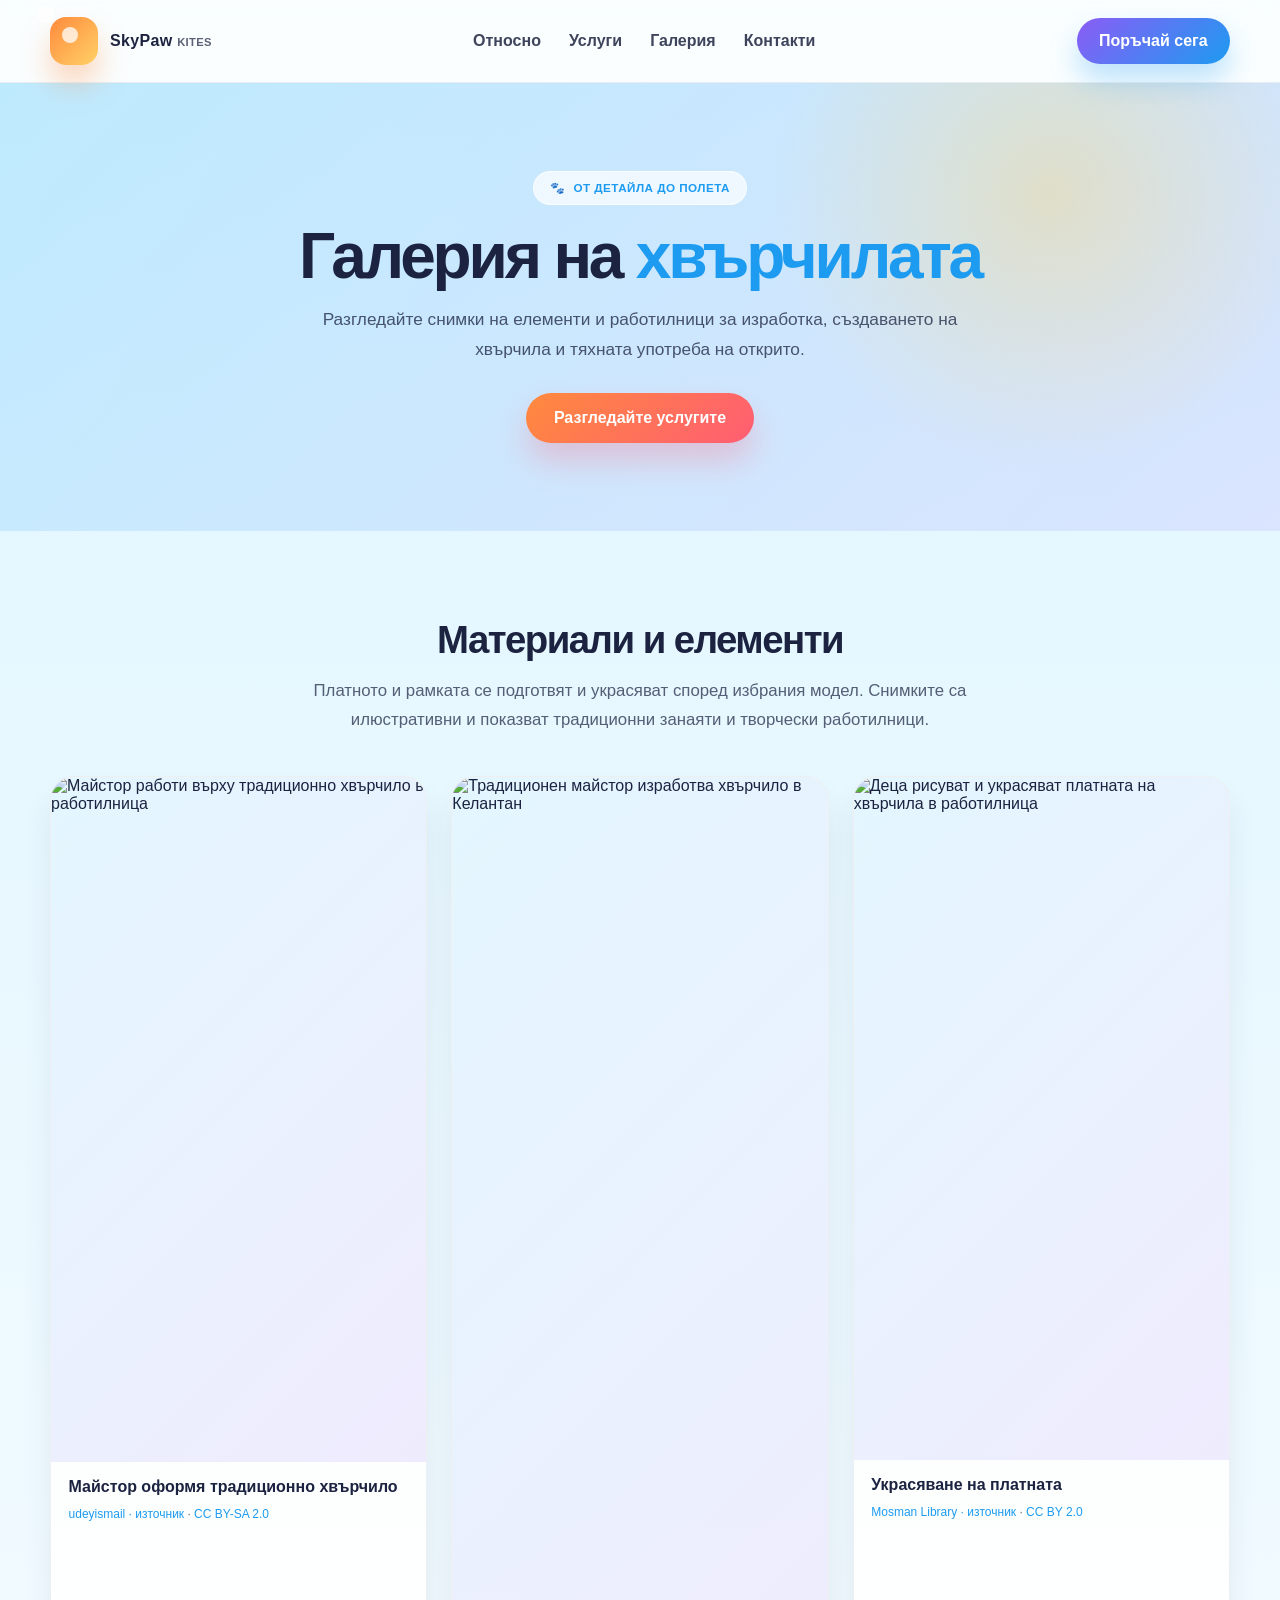
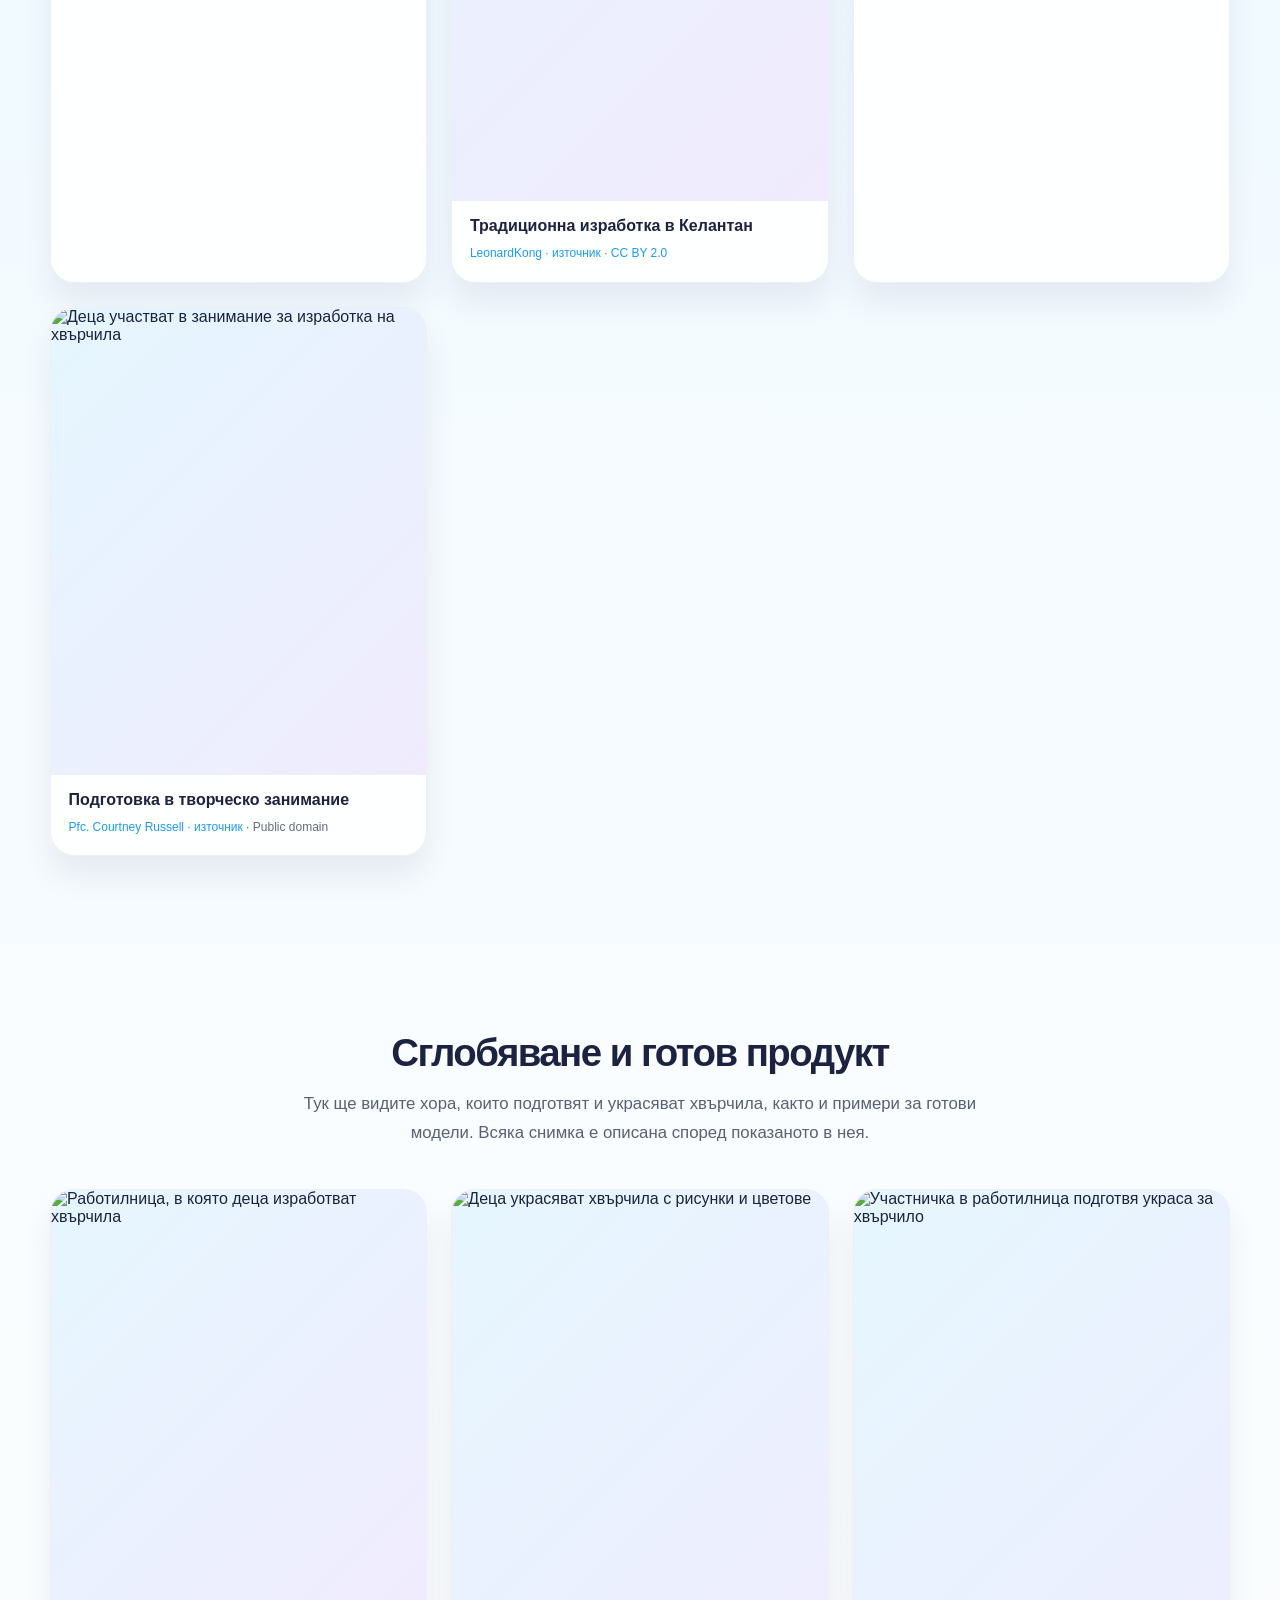
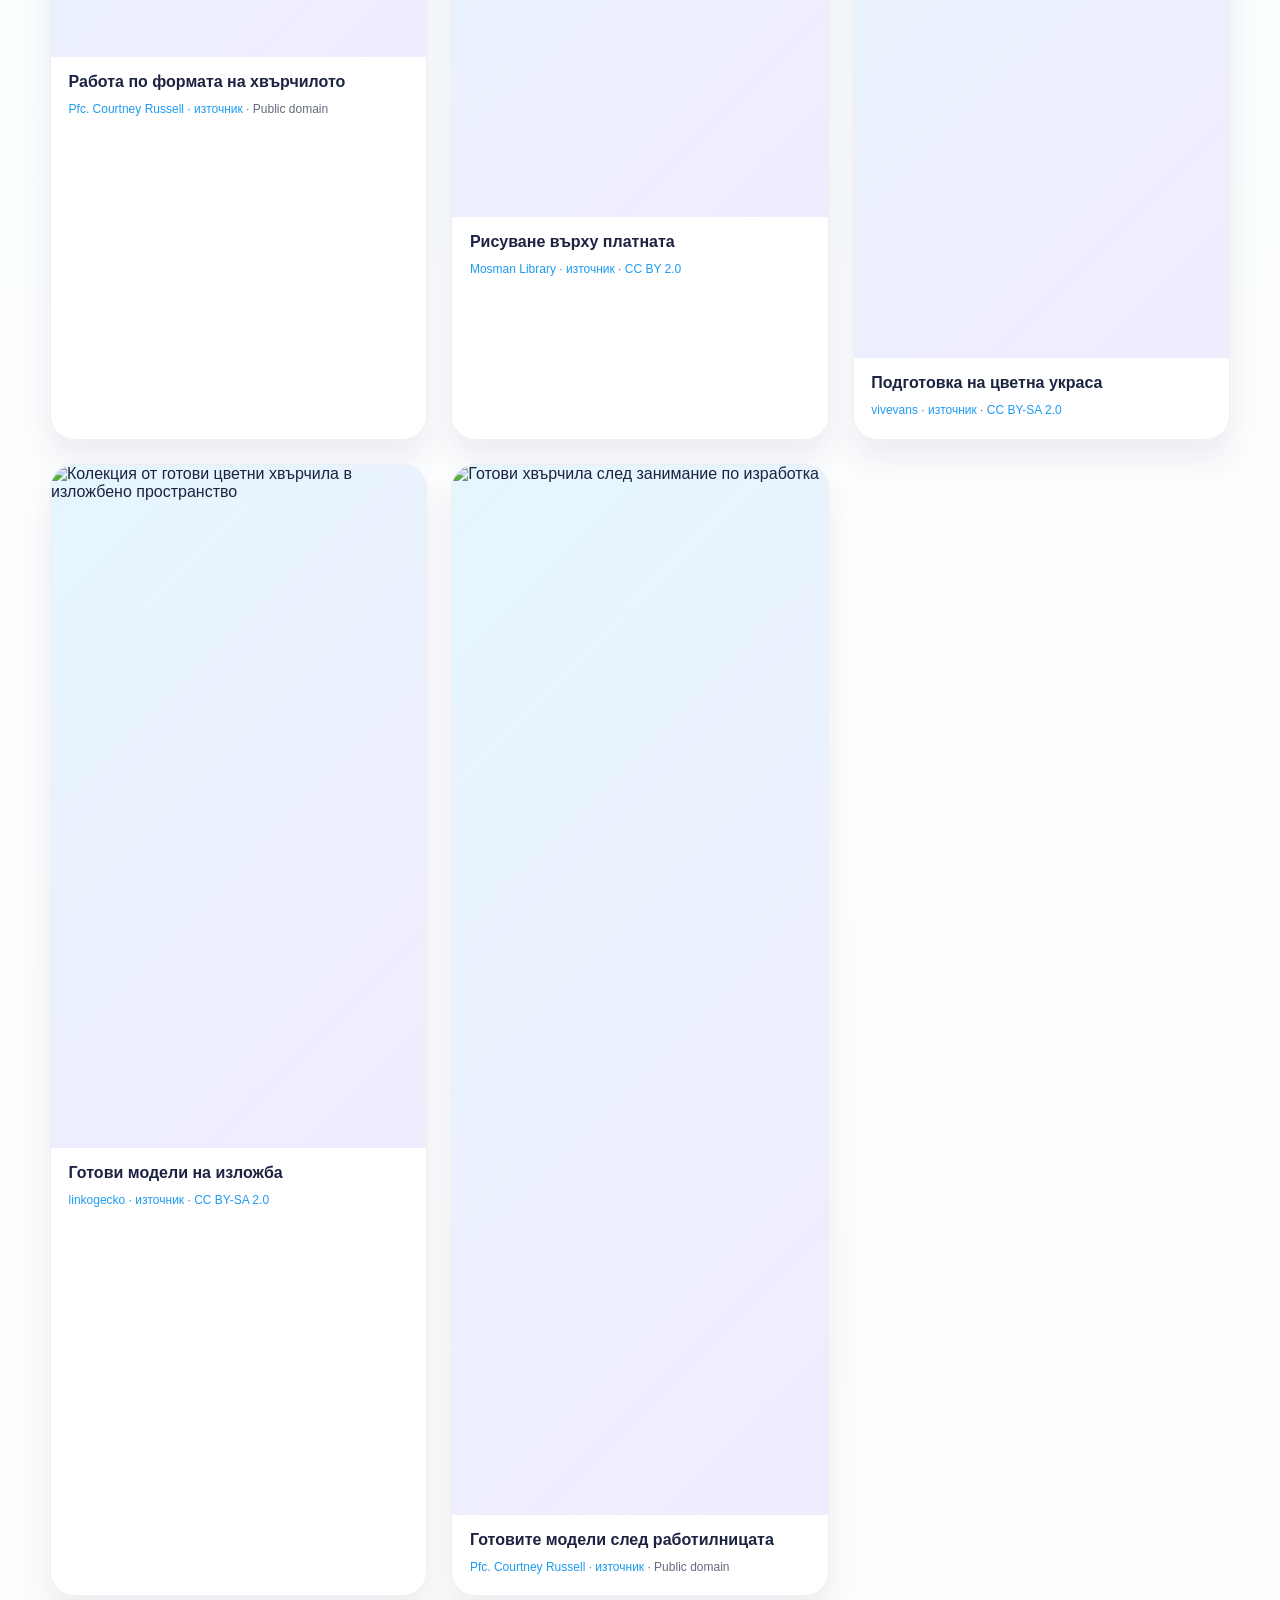
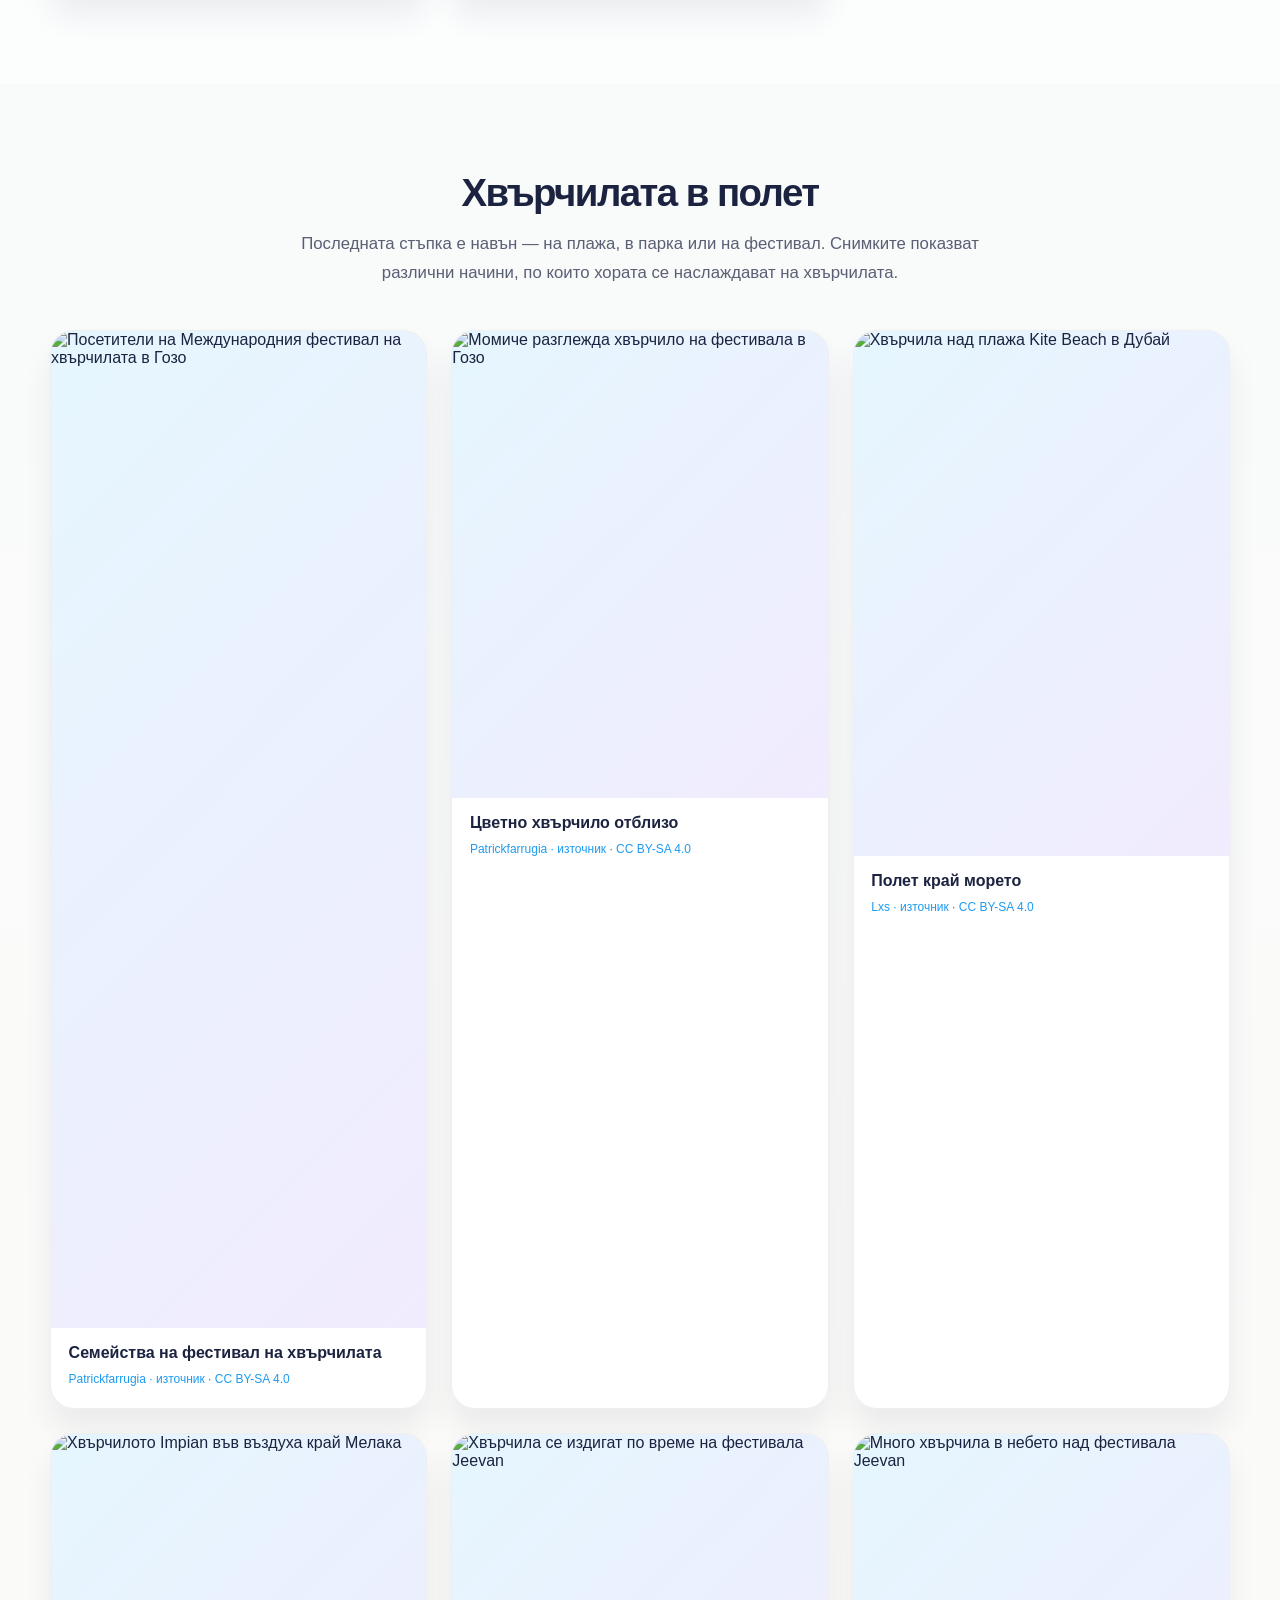
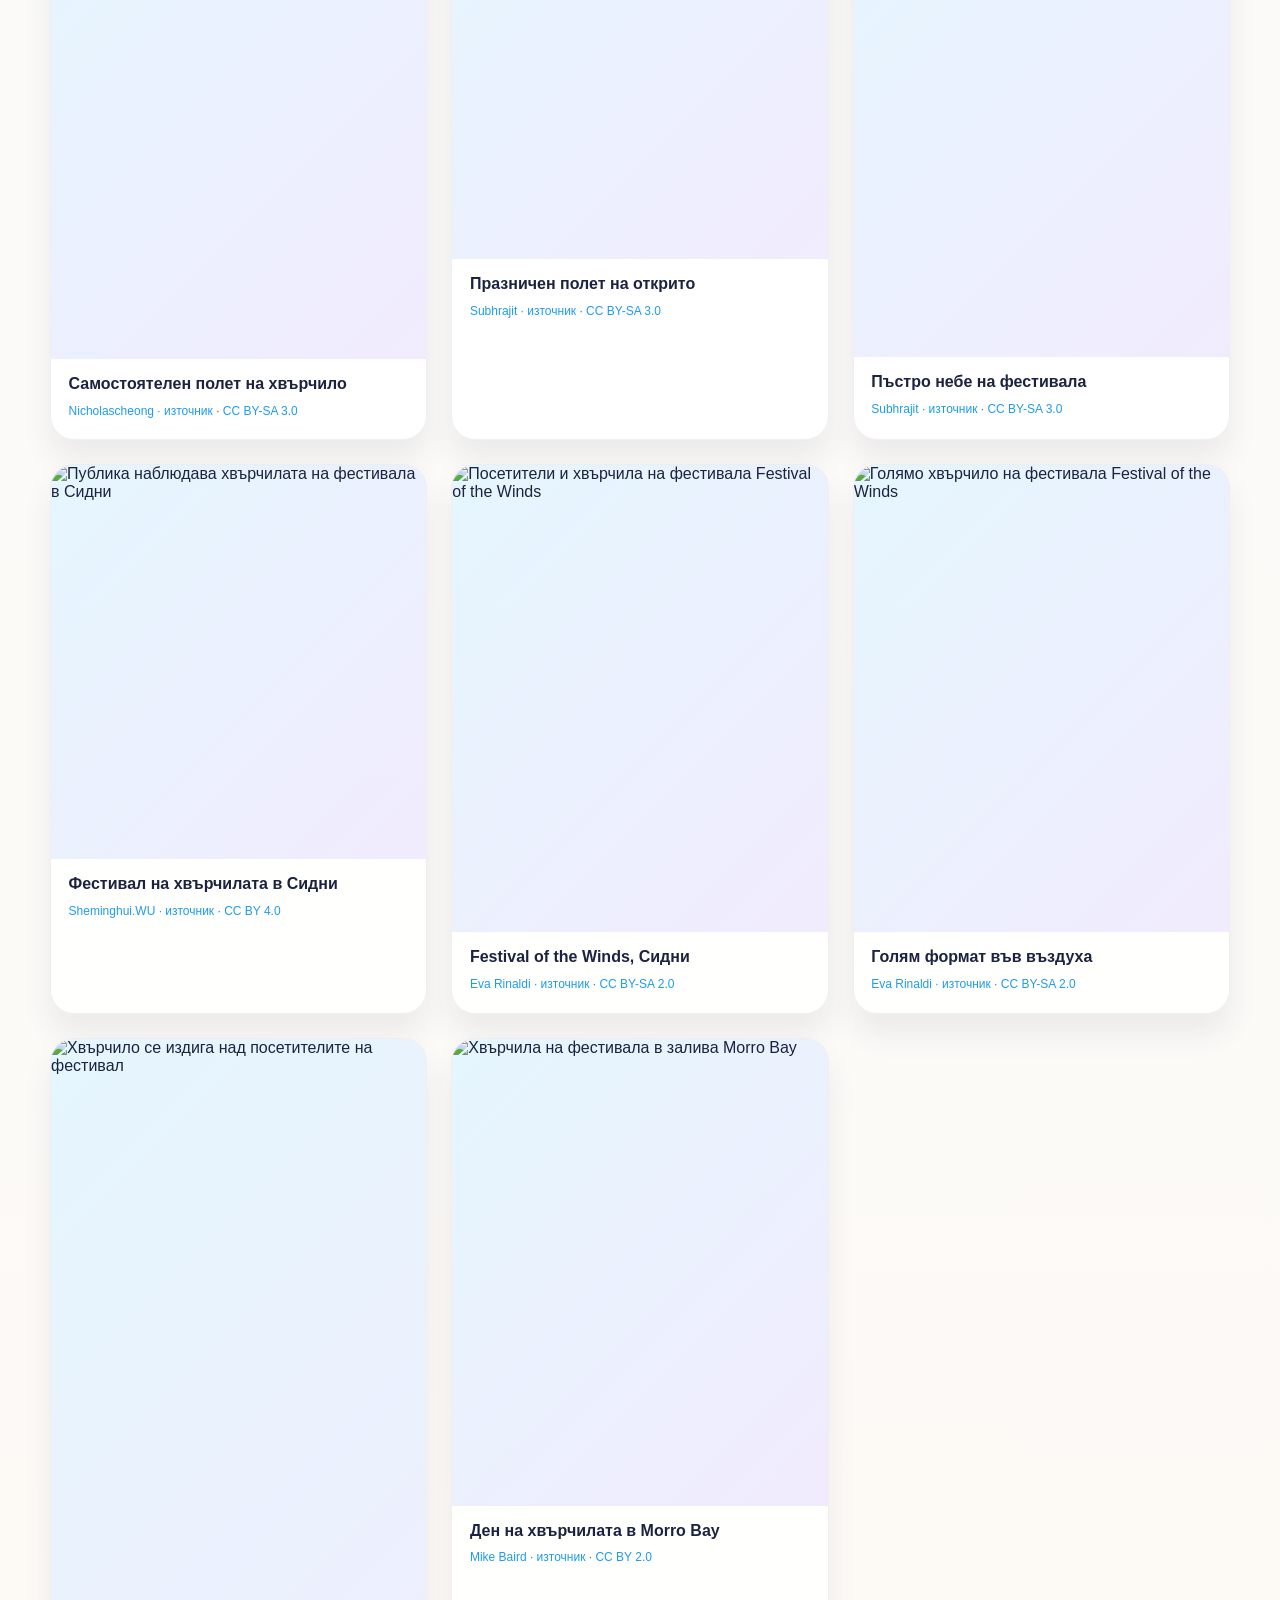
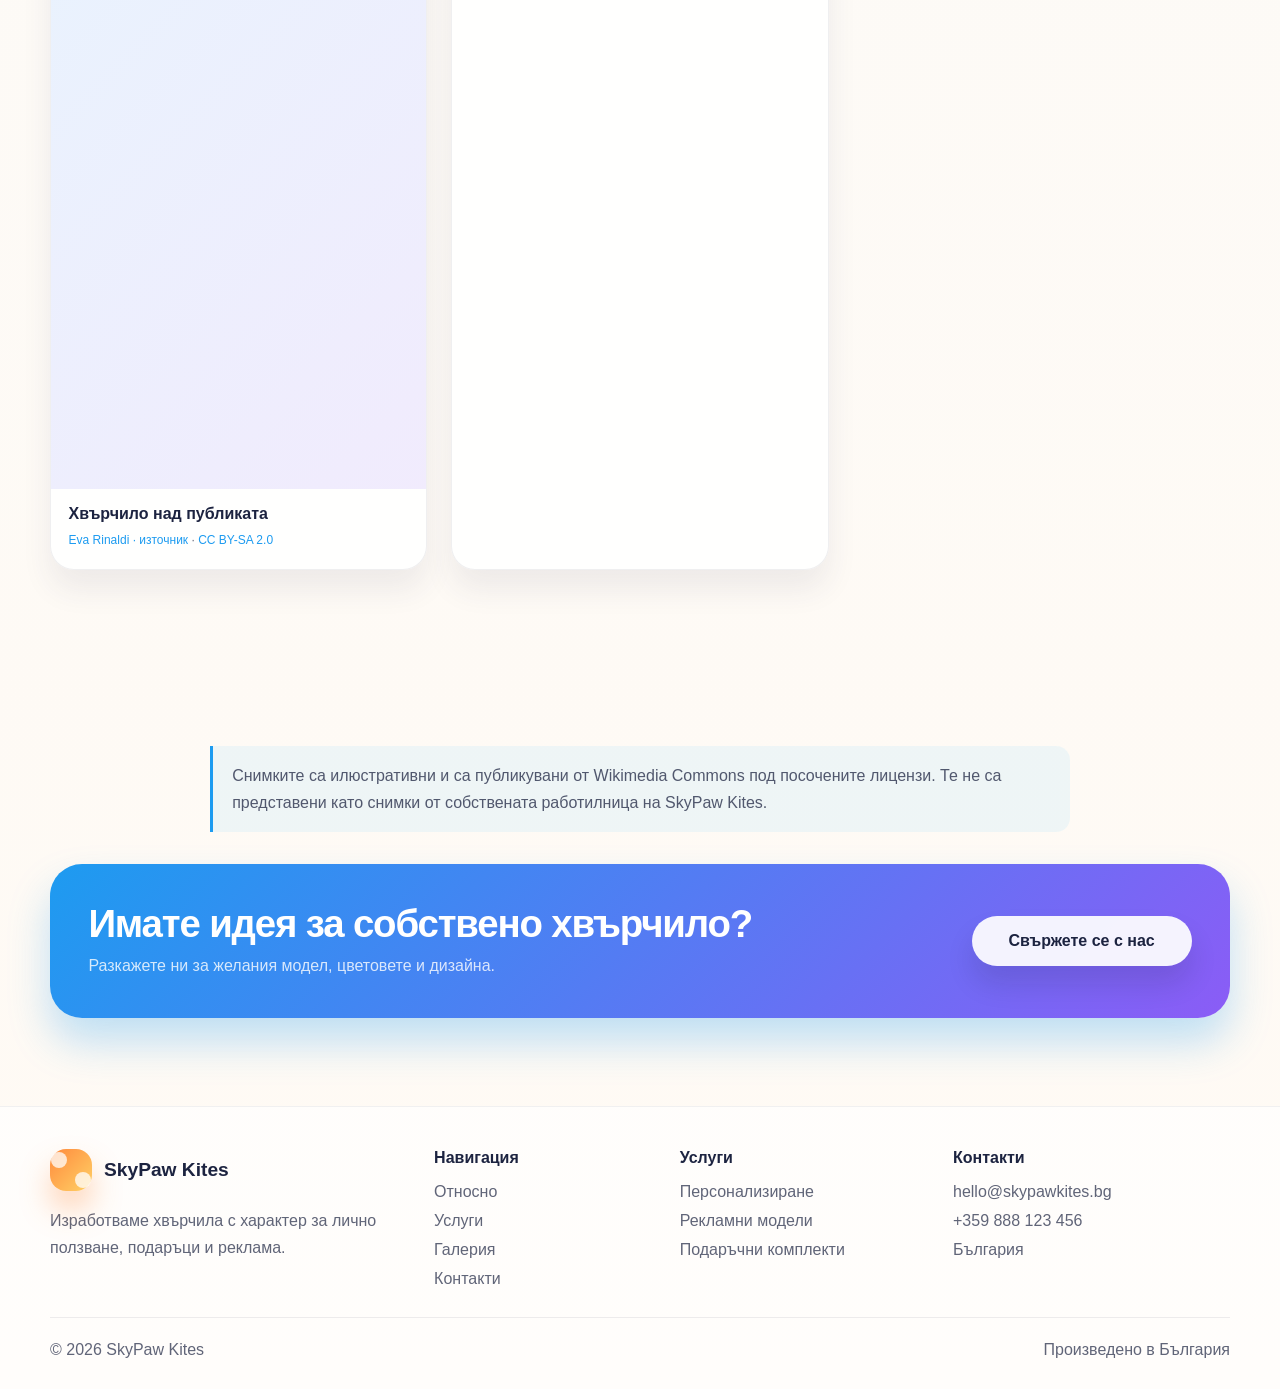
==== gallery.html @ 54f9670c "commit all changes" ====
<!DOCTYPE html>
<html lang="bg">
  <head>
    <meta charset="UTF-8" />
    <meta name="viewport" content="width=device-width, initial-scale=1.0" />
    <title>Галерия | SkyPaw Kites</title>
    <meta
      name="description"
      content="Разгледайте 20 снимки на материали, изработка, сглобяване и употреба на хвърчила."
    />
    <link rel="stylesheet" href="style.css" />
  </head>
  <body>
    <header class="site-header">
      <div class="container navbar">
        <a href="index.html#home" class="brand" aria-label="SkyPaw Kites — начална страница">
          <span class="brand-mark" aria-hidden="true"></span>
          <span>
            SkyPaw
            <small>KITES</small>
          </span>
        </a>

        <nav class="nav" aria-label="Главна навигация">
          <a href="about.html">Относно</a>
          <a href="services.html">Услуги</a>
          <a href="gallery.html" aria-current="page">Галерия</a>
          <a href="contacts.html">Контакти</a>
        </nav>

        <a href="contacts.html" class="nav-cta">Поръчай сега</a>

        <button class="menu-toggle" aria-label="Отвори меню" aria-expanded="false">
          <span></span>
          <span></span>
          <span></span>
        </button>
      </div>
    </header>

    <main>
      <section class="services-hero">
        <div class="container services-hero-content reveal">
          <span class="eyebrow">От детайла до полета</span>
          <h1>Галерия на <span>хвърчилата</span></h1>
          <p>
            Разгледайте снимки на елементи и работилници за изработка, създаването на
            хвърчила и тяхната употреба на открито.
          </p>
          <a href="services.html" class="primary-btn">Разгледайте услугите</a>
        </div>
      </section>

      <section class="section" aria-labelledby="materials-title">
        <div class="container">
          <div class="section-header reveal">
            <h2 id="materials-title">Материали и елементи</h2>
            <p>
              Платното и рамката се подготвят и украсяват според избрания модел.
              Снимките са илюстративни и показват традиционни занаяти и творчески
              работилници.
            </p>
          </div>

          <div class="gallery-photo-grid">
            <figure class="gallery-photo reveal">
              <img src="https://live.staticflickr.com/6135/5999781128_3213422a90_b.jpg" alt="Майстор работи върху традиционно хвърчило в работилница" loading="lazy" width="1023" height="685" />
              <figcaption>
                <strong>Майстор оформя традиционно хвърчило</strong>
                <small><a href="https://www.flickr.com/photos/udeyismail/5999781128" target="_blank" rel="noopener noreferrer">udeyismail · източник</a> · <a href="https://creativecommons.org/licenses/by-sa/2.0/" target="_blank" rel="noopener noreferrer">CC BY-SA 2.0</a></small>
              </figcaption>
            </figure>

            <figure class="gallery-photo reveal">
              <img src="https://live.staticflickr.com/7089/7318297456_d2cdfc2b84_b.jpg" alt="Традиционен майстор изработва хвърчило в Келантан" loading="lazy" width="683" height="1024" />
              <figcaption>
                <strong>Традиционна изработка в Келантан</strong>
                <small><a href="https://www.flickr.com/photos/30216515@N05/7318297456" target="_blank" rel="noopener noreferrer">LeonardKong · източник</a> · <a href="https://creativecommons.org/licenses/by/2.0/" target="_blank" rel="noopener noreferrer">CC BY 2.0</a></small>
              </figcaption>
            </figure>

            <figure class="gallery-photo reveal">
              <img src="https://live.staticflickr.com/5104/5620997234_195c064ef2_b.jpg" alt="Деца рисуват и украсяват платната на хвърчила в работилница" loading="lazy" width="1024" height="683" />
              <figcaption>
                <strong>Украсяване на платната</strong>
                <small><a href="https://www.flickr.com/photos/61713553@N00/5620997234" target="_blank" rel="noopener noreferrer">Mosman Library · източник</a> · <a href="https://creativecommons.org/licenses/by/2.0/" target="_blank" rel="noopener noreferrer">CC BY 2.0</a></small>
              </figcaption>
            </figure>

            <figure class="gallery-photo reveal">
              <img src="https://thumb.wikimedia.org/wikipedia/commons/thumb/d/de/Afghan_police_conduct_kite-making_activity_with_Afghan_children_110717-A-DM450-002.jpg/960px-Afghan_police_conduct_kite-making_activity_with_Afghan_children_110717-A-DM450-002.jpg" alt="Деца участват в занимание за изработка на хвърчила" loading="lazy" width="700" height="467" />
              <figcaption>
                <strong>Подготовка в творческо занимание</strong>
                <small><a href="https://commons.wikimedia.org/wiki/File:Afghan_police_conduct_kite-making_activity_with_Afghan_children_110717-A-DM450-002.jpg" target="_blank" rel="noopener noreferrer">Pfc. Courtney Russell · източник</a> · Public domain</small>
              </figcaption>
            </figure>
          </div>
        </div>
      </section>

      <section class="section service-options-section" aria-labelledby="assembly-title">
        <div class="container">
          <div class="section-header reveal">
            <h2 id="assembly-title">Сглобяване и готов продукт</h2>
            <p>
              Тук ще видите хора, които подготвят и украсяват хвърчила, както и
              примери за готови модели. Всяка снимка е описана според показаното в нея.
            </p>
          </div>

          <div class="gallery-photo-grid">
            <figure class="gallery-photo reveal">
              <img src="https://thumb.wikimedia.org/wikipedia/commons/thumb/4/48/Afghan_police_conduct_kite-making_activity_with_Afghan_children_110717-A-DM450-014.jpg/960px-Afghan_police_conduct_kite-making_activity_with_Afghan_children_110717-A-DM450-014.jpg" alt="Работилница, в която деца изработват хвърчила" loading="lazy" width="700" height="467" />
              <figcaption>
                <strong>Работа по формата на хвърчилото</strong>
                <small><a href="https://commons.wikimedia.org/wiki/File:Afghan_police_conduct_kite-making_activity_with_Afghan_children_110717-A-DM450-014.jpg" target="_blank" rel="noopener noreferrer">Pfc. Courtney Russell · източник</a> · Public domain</small>
              </figcaption>
            </figure>

            <figure class="gallery-photo reveal">
              <img src="https://live.staticflickr.com/5189/5620997444_1fa3bd0fa5_b.jpg" alt="Деца украсяват хвърчила с рисунки и цветове" loading="lazy" width="1023" height="627" />
              <figcaption>
                <strong>Рисуване върху платната</strong>
                <small><a href="https://www.flickr.com/photos/61713553@N00/5620997444" target="_blank" rel="noopener noreferrer">Mosman Library · източник</a> · <a href="https://creativecommons.org/licenses/by/2.0/" target="_blank" rel="noopener noreferrer">CC BY 2.0</a></small>
              </figcaption>
            </figure>

            <figure class="gallery-photo reveal">
              <img src="https://live.staticflickr.com/5322/7086005333_fb843a3bf0_b.jpg" alt="Участничка в работилница подготвя украса за хвърчило" loading="lazy" width="1024" height="768" />
              <figcaption>
                <strong>Подготовка на цветна украса</strong>
                <small><a href="https://www.flickr.com/photos/23335470@N00/7086005333" target="_blank" rel="noopener noreferrer">vivevans · източник</a> · <a href="https://creativecommons.org/licenses/by-sa/2.0/" target="_blank" rel="noopener noreferrer">CC BY-SA 2.0</a></small>
              </figcaption>
            </figure>

            <figure class="gallery-photo reveal">
              <img src="https://live.staticflickr.com/2881/13632581023_2b576f7eb1_b.jpg" alt="Колекция от готови цветни хвърчила в изложбено пространство" loading="lazy" width="1024" height="683" />
              <figcaption>
                <strong>Готови модели на изложба</strong>
                <small><a href="https://www.flickr.com/photos/35406039@N03/13632581023" target="_blank" rel="noopener noreferrer">linkogecko · източник</a> · <a href="https://creativecommons.org/licenses/by-sa/2.0/" target="_blank" rel="noopener noreferrer">CC BY-SA 2.0</a></small>
              </figcaption>
            </figure>

            <figure class="gallery-photo reveal">
              <img src="https://thumb.wikimedia.org/wikipedia/commons/thumb/5/5b/Afghan_police_conduct_kite-making_activity_with_Afghan_children_110717-A-DM450-045.jpg/960px-Afghan_police_conduct_kite-making_activity_with_Afghan_children_110717-A-DM450-045.jpg" alt="Готови хвърчила след занимание по изработка" loading="lazy" width="700" height="1050" />
              <figcaption>
                <strong>Готовите модели след работилницата</strong>
                <small><a href="https://commons.wikimedia.org/wiki/File:Afghan_police_conduct_kite-making_activity_with_Afghan_children_110717-A-DM450-045.jpg" target="_blank" rel="noopener noreferrer">Pfc. Courtney Russell · източник</a> · Public domain</small>
              </figcaption>
            </figure>
          </div>
        </div>
      </section>

      <section class="section" aria-labelledby="flying-title">
        <div class="container">
          <div class="section-header reveal">
            <h2 id="flying-title">Хвърчилата в полет</h2>
            <p>
              Последната стъпка е навън — на плажа, в парка или на фестивал. Снимките
              показват различни начини, по които хората се наслаждават на хвърчилата.
            </p>
          </div>

          <div class="gallery-photo-grid">
            <figure class="gallery-photo reveal">
              <img src="https://thumb.wikimedia.org/wikipedia/commons/thumb/f/f5/Families_enjoying_the_International_Gozo_Kite_Festival.jpg/960px-Families_enjoying_the_International_Gozo_Kite_Festival.jpg" alt="Посетители на Международния фестивал на хвърчилата в Гозо" loading="lazy" width="700" height="997" />
              <figcaption>
                <strong>Семейства на фестивал на хвърчилата</strong>
                <small><a href="https://commons.wikimedia.org/wiki/File:Families_enjoying_the_International_Gozo_Kite_Festival.jpg" target="_blank" rel="noopener noreferrer">Patrickfarrugia · източник</a> · <a href="https://creativecommons.org/licenses/by-sa/4.0/" target="_blank" rel="noopener noreferrer">CC BY-SA 4.0</a></small>
              </figcaption>
            </figure>

            <figure class="gallery-photo reveal">
              <img src="https://thumb.wikimedia.org/wikipedia/commons/thumb/b/bb/Little_girl_looking_at_a_Betty_Boop_kite_during_the_International_Gozo_Kite_Festival.jpg/960px-Little_girl_looking_at_a_Betty_Boop_kite_during_the_International_Gozo_Kite_Festival.jpg" alt="Момиче разглежда хвърчило на фестивала в Гозо" loading="lazy" width="700" height="467" />
              <figcaption>
                <strong>Цветно хвърчило отблизо</strong>
                <small><a href="https://commons.wikimedia.org/wiki/File:Little_girl_looking_at_a_Betty_Boop_kite_during_the_International_Gozo_Kite_Festival.jpg" target="_blank" rel="noopener noreferrer">Patrickfarrugia · източник</a> · <a href="https://creativecommons.org/licenses/by-sa/4.0/" target="_blank" rel="noopener noreferrer">CC BY-SA 4.0</a></small>
              </figcaption>
            </figure>

            <figure class="gallery-photo reveal">
              <img src="https://upload.wikimedia.org/wikipedia/commons/2/2d/Kite_Beach_in_Dubai.jpg" alt="Хвърчила над плажа Kite Beach в Дубай" loading="lazy" width="700" height="525" />
              <figcaption>
                <strong>Полет край морето</strong>
                <small><a href="https://commons.wikimedia.org/wiki/File:Kite_Beach_in_Dubai.jpg" target="_blank" rel="noopener noreferrer">Lxs · източник</a> · <a href="https://creativecommons.org/licenses/by-sa/4.0/" target="_blank" rel="noopener noreferrer">CC BY-SA 4.0</a></small>
              </figcaption>
            </figure>

            <figure class="gallery-photo reveal">
              <img src="https://upload.wikimedia.org/wikipedia/commons/8/8b/Impian_Kite_at_Melaka_Flying.jpg" alt="Хвърчилото Impian във въздуха край Мелака" loading="lazy" width="700" height="525" />
              <figcaption>
                <strong>Самостоятелен полет на хвърчило</strong>
                <small><a href="https://commons.wikimedia.org/wiki/File:Impian_Kite_at_Melaka_Flying.jpg" target="_blank" rel="noopener noreferrer">Nicholascheong · източник</a> · <a href="https://creativecommons.org/licenses/by-sa/3.0/" target="_blank" rel="noopener noreferrer">CC BY-SA 3.0</a></small>
              </figcaption>
            </figure>

            <figure class="gallery-photo reveal">
              <img src="https://thumb.wikimedia.org/wikipedia/commons/thumb/c/cc/Kite_flying_at_Jeevan_kite_festival.JPG/960px-Kite_flying_at_Jeevan_kite_festival.JPG" alt="Хвърчила се издигат по време на фестивала Jeevan" loading="lazy" width="700" height="425" />
              <figcaption>
                <strong>Празничен полет на открито</strong>
                <small><a href="https://commons.wikimedia.org/wiki/File:Kite_flying_at_Jeevan_kite_festival.JPG" target="_blank" rel="noopener noreferrer">Subhrajit · източник</a> · <a href="https://creativecommons.org/licenses/by-sa/3.0/" target="_blank" rel="noopener noreferrer">CC BY-SA 3.0</a></small>
              </figcaption>
            </figure>

            <figure class="gallery-photo reveal">
              <img src="https://thumb.wikimedia.org/wikipedia/commons/thumb/8/82/Kites_at_Jeevan_kite_festival.JPG/960px-Kites_at_Jeevan_kite_festival.JPG" alt="Много хвърчила в небето над фестивала Jeevan" loading="lazy" width="700" height="523" />
              <figcaption>
                <strong>Пъстро небе на фестивала</strong>
                <small><a href="https://commons.wikimedia.org/wiki/File:Kites_at_Jeevan_kite_festival.JPG" target="_blank" rel="noopener noreferrer">Subhrajit · източник</a> · <a href="https://creativecommons.org/licenses/by-sa/3.0/" target="_blank" rel="noopener noreferrer">CC BY-SA 3.0</a></small>
              </figcaption>
            </figure>

            <figure class="gallery-photo reveal">
              <img src="https://thumb.wikimedia.org/wikipedia/commons/thumb/9/94/Kites_flying_high_and_people_looking_up_at_the_Sydney_Kite_Festival.jpg/960px-Kites_flying_high_and_people_looking_up_at_the_Sydney_Kite_Festival.jpg" alt="Публика наблюдава хвърчилата на фестивала в Сидни" loading="lazy" width="700" height="394" />
              <figcaption>
                <strong>Фестивал на хвърчилата в Сидни</strong>
                <small><a href="https://commons.wikimedia.org/wiki/File:Kites_flying_high_and_people_looking_up_at_the_Sydney_Kite_Festival.jpg" target="_blank" rel="noopener noreferrer">Sheminghui.WU · източник</a> · <a href="https://creativecommons.org/licenses/by/4.0/" target="_blank" rel="noopener noreferrer">CC BY 4.0</a></small>
              </figcaption>
            </figure>

            <figure class="gallery-photo reveal">
              <img src="https://upload.wikimedia.org/wikipedia/commons/2/21/Festival_Of_The_Winds%2C_Bondi_Beach%2C_Sydney%2C_Australia.jpg" alt="Посетители и хвърчила на фестивала Festival of the Winds" loading="lazy" width="700" height="467" />
              <figcaption>
                <strong>Festival of the Winds, Сидни</strong>
                <small><a href="https://commons.wikimedia.org/wiki/File:Festival_Of_The_Winds,_Bondi_Beach,_Sydney,_Australia.jpg" target="_blank" rel="noopener noreferrer">Eva Rinaldi · източник</a> · <a href="https://creativecommons.org/licenses/by-sa/2.0/" target="_blank" rel="noopener noreferrer">CC BY-SA 2.0</a></small>
              </figcaption>
            </figure>

            <figure class="gallery-photo reveal">
              <img src="https://thumb.wikimedia.org/wikipedia/commons/thumb/4/42/Festival_of_the_Winds_%287960181542%29.jpg/960px-Festival_of_the_Winds_%287960181542%29.jpg" alt="Голямо хвърчило на фестивала Festival of the Winds" loading="lazy" width="700" height="467" />
              <figcaption>
                <strong>Голям формат във въздуха</strong>
                <small><a href="https://commons.wikimedia.org/wiki/File:Festival_of_the_Winds_(7960181542).jpg" target="_blank" rel="noopener noreferrer">Eva Rinaldi · източник</a> · <a href="https://creativecommons.org/licenses/by-sa/2.0/" target="_blank" rel="noopener noreferrer">CC BY-SA 2.0</a></small>
              </figcaption>
            </figure>

            <figure class="gallery-photo reveal">
              <img src="https://thumb.wikimedia.org/wikipedia/commons/thumb/a/a0/Festival_of_the_Winds_%287960182458%29.jpg/960px-Festival_of_the_Winds_%287960182458%29.jpg" alt="Хвърчило се издига над посетителите на фестивал" loading="lazy" width="700" height="1050" />
              <figcaption>
                <strong>Хвърчило над публиката</strong>
                <small><a href="https://commons.wikimedia.org/wiki/File:Festival_of_the_Winds_(7960182458).jpg" target="_blank" rel="noopener noreferrer">Eva Rinaldi · източник</a> · <a href="https://creativecommons.org/licenses/by-sa/2.0/" target="_blank" rel="noopener noreferrer">CC BY-SA 2.0</a></small>
              </figcaption>
            </figure>

            <figure class="gallery-photo reveal">
              <img src="https://thumb.wikimedia.org/wikipedia/commons/thumb/7/75/Morro_Bay_Kite_Festival%2C_26_April_2014.jpg/960px-Morro_Bay_Kite_Festival%2C_26_April_2014.jpg" alt="Хвърчила на фестивала в залива Morro Bay" loading="lazy" width="700" height="467" />
              <figcaption>
                <strong>Ден на хвърчилата в Morro Bay</strong>
                <small><a href="https://commons.wikimedia.org/wiki/File:Morro_Bay_Kite_Festival,_26_April_2014.jpg" target="_blank" rel="noopener noreferrer">Mike Baird · източник</a> · <a href="https://creativecommons.org/licenses/by/2.0/" target="_blank" rel="noopener noreferrer">CC BY 2.0</a></small>
              </figcaption>
            </figure>
          </div>
        </div>
      </section>

      <section class="section">
        <div class="container">
          <p class="gallery-disclaimer">
            Снимките са илюстративни и са публикувани от Wikimedia Commons под посочените
            лицензи. Те не са представени като снимки от собствената работилница на SkyPaw Kites.
          </p>
          <div class="cta-box reveal">
            <div>
              <h2>Имате идея за собствено хвърчило?</h2>
              <p>Разкажете ни за желания модел, цветовете и дизайна.</p>
            </div>
            <a href="contacts.html" class="inline-btn">Свържете се с нас</a>
          </div>
        </div>
      </section>
    </main>

    <footer class="site-footer">
      <div class="container">
        <div class="footer-grid">
          <div>
            <a href="index.html#home" class="footer-brand">
              <span class="brand-mark" aria-hidden="true"></span>
              <span>SkyPaw Kites</span>
            </a>
            <p class="footer-copy">
              Изработваме хвърчила с характер за лично ползване, подаръци и реклама.
            </p>
          </div>

          <div class="footer-col">
            <h4>Навигация</h4>
            <ul>
              <li><a href="about.html">Относно</a></li>
              <li><a href="services.html">Услуги</a></li>
              <li><a href="gallery.html">Галерия</a></li>
              <li><a href="contacts.html">Контакти</a></li>
            </ul>
          </div>

          <div class="footer-col">
            <h4>Услуги</h4>
            <ul>
              <li><a href="services.html#personalization">Персонализиране</a></li>
              <li><a href="services.html#advertising">Рекламни модели</a></li>
              <li><a href="services.html#gifts">Подаръчни комплекти</a></li>
            </ul>
          </div>

          <div class="footer-col">
            <h4>Контакти</h4>
            <ul>
              <li><a href="mailto:hello@skypawkites.bg">hello@skypawkites.bg</a></li>
              <li><a href="tel:+359888123456">+359 888 123 456</a></li>
              <li>България</li>
            </ul>
          </div>
        </div>

        <div class="footer-bottom">
          <span>© <span data-year></span> SkyPaw Kites</span>
          <span>Произведено в България</span>
        </div>
      </div>
    </footer>

    <script src="script.js"></script>
  </body>
</html>
---- style.css ----
:root {
  --sky: #7dd3fc;
  --sky-deep: #1d9bf0;
  --sun: #ffd166;
  --orange: #ff8a3d;
  --coral: #ff5d73;
  --grass: #7ccf7d;
  --mint: #9ae6b4;
  --purple: #8b5cf6;
  --navy: #1c2340;
  --white: #ffffff;
  --cream: #fff9ef;
  --shadow: rgba(28, 35, 64, 0.18);
}

* {
  box-sizing: border-box;
}

html {
  scroll-behavior: smooth;
}

body {
  margin: 0;
  font-family: "Segoe UI", Tahoma, Geneva, Verdana, sans-serif;
  background: linear-gradient(180deg, #dff6ff 0%, #f5fbff 22%, #fffaf4 100%);
  color: var(--navy);
}

img {
  max-width: 100%;
  display: block;
}

a {
  text-decoration: none;
  color: inherit;
}

button,
input,
textarea {
  font: inherit;
}

.container {
  width: min(1180px, calc(100% - 32px));
  margin: 0 auto;
}

.site-header {
  position: sticky;
  top: 0;
  z-index: 50;
  background: rgba(255, 255, 255, 0.82);
  backdrop-filter: blur(14px);
  border-bottom: 1px solid rgba(28, 35, 64, 0.08);
}

.navbar {
  display: flex;
  align-items: center;
  justify-content: space-between;
  min-height: 82px;
  gap: 18px;
}

.brand {
  display: inline-flex;
  align-items: center;
  gap: 12px;
  font-weight: 900;
  letter-spacing: 0.02em;
}

.brand-mark {
  position: relative;
  width: 48px;
  height: 48px;
  display: grid;
  place-items: center;
  border-radius: 16px;
  background: linear-gradient(135deg, var(--orange), var(--sun));
  box-shadow: 0 18px 30px rgba(255, 138, 61, 0.35);
}

.brand-mark::before,
.brand-mark::after {
  content: "";
  position: absolute;
  width: 16px;
  height: 16px;
  background: rgba(255, 255, 255, 0.75);
  border-radius: 50%;
}

.brand-mark::before {
  transform: translate(-12px, -10px);
}

.brand-mark::after {
  transform: translate(12px, 10px);
}

.brand span {
  display: block;
}

.brand small {
  font-size: 0.7rem;
  color: rgba(28, 35, 64, 0.72);
}

.nav {
  display: flex;
  align-items: center;
  gap: 28px;
}

.nav a {
  font-weight: 700;
  color: rgba(28, 35, 64, 0.85);
}

.nav a:hover,
.nav a:focus-visible {
  color: var(--sky-deep);
}

.nav-cta {
  display: inline-flex;
  align-items: center;
  justify-content: center;
  padding: 0.9rem 1.4rem;
  border-radius: 999px;
  background: linear-gradient(135deg, var(--purple), var(--sky-deep));
  color: var(--white);
  font-weight: 800;
  box-shadow: 0 16px 28px rgba(29, 155, 240, 0.28);
}

.menu-toggle {
  display: none;
  border: 0;
  background: transparent;
  width: 46px;
  height: 46px;
  border-radius: 12px;
  cursor: pointer;
}

.menu-toggle span {
  display: block;
  width: 26px;
  height: 3px;
  background: var(--navy);
  margin: 6px auto;
  border-radius: 10px;
}

.hero {
  position: relative;
  overflow: hidden;
  padding: 82px 0 60px;
}

.paw-pattern,
.paw-pattern::before,
.paw-pattern::after {
  position: absolute;
  background: rgba(139, 92, 246, 0.08);
  border-radius: 50%;
  pointer-events: none;
}

.paw-pattern {
  width: 220px;
  height: 220px;
  right: -30px;
  top: 30px;
}

.paw-pattern::before,
.paw-pattern::after {
  content: "";
  inset: 0;
  background: rgba(255, 138, 61, 0.08);
}

.paw-pattern::before {
  transform: scale(0.72) translate(-28px, 36px);
}

.paw-pattern::after {
  transform: scale(0.52) translate(-8px, 82px);
}

.hero-grid {
  display: grid;
  grid-template-columns: 1.1fr 0.9fr;
  align-items: center;
  gap: 42px;
}

.eyebrow {
  display: inline-flex;
  align-items: center;
  gap: 8px;
  padding: 0.55rem 1rem;
  border-radius: 999px;
  background: rgba(255, 255, 255, 0.7);
  border: 1px solid rgba(255, 255, 255, 0.7);
  color: var(--sky-deep);
  font-weight: 800;
  letter-spacing: 0.04em;
  text-transform: uppercase;
  font-size: 0.73rem;
}

.eyebrow::before {
  content: "🐾";
}

.hero h1 {
  margin: 1.2rem 0 1rem;
  font-size: clamp(2.7rem, 4vw, 5rem);
  line-height: 0.98;
  letter-spacing: -0.05em;
}

.hero h1 span {
  display: inline-block;
  color: var(--sky-deep);
}

.hero p {
  max-width: 620px;
  font-size: 1.08rem;
  line-height: 1.7;
  color: rgba(28, 35, 64, 0.78);
}

.hero-actions {
  display: flex;
  flex-wrap: wrap;
  gap: 16px;
  margin-top: 2rem;
}

.primary-btn,
.secondary-btn,
.inline-btn {
  display: inline-flex;
  align-items: center;
  justify-content: center;
  border-radius: 999px;
  padding: 1rem 1.75rem;
  font-weight: 800;
  transition: transform 0.2s ease, box-shadow 0.2s ease;
}

.primary-btn {
  background: linear-gradient(135deg, var(--orange), var(--coral));
  color: var(--white);
  box-shadow: 0 18px 32px rgba(255, 93, 115, 0.28);
}

.secondary-btn {
  background: rgba(255, 255, 255, 0.7);
  border: 1px solid rgba(28, 35, 64, 0.08);
  color: var(--navy);
}

.primary-btn:hover,
.secondary-btn:hover,
.inline-btn:hover,
.nav-cta:hover {
  transform: translateY(-2px);
}

.hero-meta {
  display: flex;
  flex-wrap: wrap;
  gap: 22px;
  margin-top: 2.3rem;
}

.meta-item {
  display: flex;
  flex-direction: column;
  gap: 4px;
  min-width: 120px;
}

.meta-item strong {
  font-size: 1.6rem;
}

.meta-item span {
  color: rgba(28, 35, 64, 0.74);
  font-size: 0.9rem;
}

.hero-visual {
  position: relative;
  min-height: 540px;
  display: flex;
  align-items: center;
  justify-content: center;
}

.kite-stage {
  position: relative;
  width: min(100%, 470px);
  aspect-ratio: 1;
  background: radial-gradient(circle at 30% 35%, rgba(255, 255, 255, 0.9), rgba(255, 255, 255, 0.3) 35%, transparent 60%);
}

.kite-card {
  position: absolute;
  width: 240px;
  height: 240px;
  border-radius: 28px;
  background: linear-gradient(135deg, rgba(125, 211, 252, 0.22), rgba(139, 92, 246, 0.18));
  border: 1px solid rgba(255, 255, 255, 0.7);
  box-shadow: 0 22px 46px rgba(38, 52, 121, 0.14);
}

.kite-card::before,
.kite-card::after {
  content: "";
  position: absolute;
  inset: 48px 58px 52px 58px;
  background: linear-gradient(135deg, rgba(255, 217, 102, 0.95), rgba(255, 138, 61, 0.9));
  clip-path: polygon(50% 0%, 100% 50%, 50% 100%, 0% 50%);
  border-radius: 24px;
  box-shadow: inset 0 0 0 10px rgba(255, 255, 255, 0.18);
}

.kite-card::after {
  inset: 100px 105px 96px 105px;
  background: rgba(255, 255, 255, 0.8);
  clip-path: polygon(50% 0%, 100% 50%, 50% 100%, 0% 50%);
}

.kite-main {
  width: 280px;
  height: 280px;
  right: 70px;
  top: 70px;
  transform: rotate(-14deg);
}

.kite-small {
  width: 180px;
  height: 180px;
  left: 32px;
  bottom: 36px;
  transform: rotate(18deg);
}

.kite-small::before,
.kite-small::after {
  inset: 34px 42px 36px 42px;
}

.kite-small::after {
  inset: 72px 76px 70px 76px;
}

.kite-tag {
  position: absolute;
  right: 40px;
  top: 210px;
  display: inline-flex;
  align-items: center;
  gap: 10px;
  padding: 0.9rem 1.2rem;
  background: rgba(255, 255, 255, 0.85);
  border: 1px solid rgba(28, 35, 64, 0.06);
  border-radius: 18px;
  box-shadow: 0 18px 32px rgba(28, 35, 64, 0.1);
  font-weight: 800;
  color: var(--navy);
}

.kite-tag::before {
  content: "✨";
  font-size: 1.2rem;
}

.section {
  padding: 88px 0;
}

.section-header {
  text-align: center;
  max-width: 700px;
  margin: 0 auto 42px;
}

.section-header h2 {
  margin: 0;
  font-size: clamp(2rem, 3vw, 3.1rem);
  line-height: 1.1;
  letter-spacing: -0.04em;
}

.section-header p {
  margin-top: 1rem;
  color: rgba(28, 35, 64, 0.72);
  line-height: 1.7;
  font-size: 1.05rem;
}

.services-hero {
  padding: 88px 0;
  background:
    radial-gradient(circle at 82% 25%, rgba(255, 209, 102, 0.35), transparent 25%),
    linear-gradient(135deg, rgba(125, 211, 252, 0.34), rgba(139, 92, 246, 0.12));
}

.services-hero-content {
  max-width: 820px;
  text-align: center;
}

.services-hero h1 {
  margin: 1.2rem 0 1rem;
  font-size: clamp(2.6rem, 5vw, 4.5rem);
  line-height: 1;
  letter-spacing: -0.05em;
}

.services-hero h1 span {
  color: var(--sky-deep);
}

.services-hero p {
  max-width: 700px;
  margin: 0 auto 1.8rem;
  color: rgba(28, 35, 64, 0.76);
  font-size: 1.08rem;
  line-height: 1.75;
}

.service-grid,
.options-grid {
  display: grid;
  grid-template-columns: repeat(2, minmax(0, 1fr));
  gap: 24px;
}

.contact-grid {
  display: grid;
  grid-template-columns: repeat(3, minmax(0, 1fr));
  gap: 24px;
}

.service-card,
.option-card {
  padding: clamp(1.5rem, 3vw, 2.2rem);
  border: 1px solid rgba(28, 35, 64, 0.07);
  border-radius: 28px;
  background: rgba(255, 255, 255, 0.82);
  box-shadow: 0 20px 36px rgba(49, 62, 103, 0.06);
  scroll-margin-top: 110px;
}

.service-icon {
  display: grid;
  width: 58px;
  height: 58px;
  margin-bottom: 1.1rem;
  place-items: center;
  border-radius: 18px;
  background: rgba(125, 211, 252, 0.2);
  font-size: 1.8rem;
}

.service-card h3,
.option-card h3 {
  margin: 0 0 0.8rem;
  font-size: 1.35rem;
}

.service-card p,
.option-card p,
.service-card li,
.option-card li {
  color: rgba(28, 35, 64, 0.74);
  line-height: 1.7;
}

.service-card p,
.option-card p {
  margin: 0 0 0.9rem;
}

.service-card ul,
.option-card ul {
  margin: 0;
  padding-left: 1.2rem;
}

.service-card li + li,
.option-card li + li {
  margin-top: 0.45rem;
}

.service-card li::marker,
.option-card li::marker {
  color: var(--sky-deep);
}

.service-card:nth-child(2) .service-icon {
  background: rgba(255, 209, 102, 0.24);
}

.service-card:nth-child(3) .service-icon {
  background: rgba(139, 92, 246, 0.16);
}

.service-card:nth-child(4) .service-icon {
  background: rgba(124, 207, 125, 0.2);
}

.contact-card {
  padding: clamp(1.5rem, 3vw, 2.2rem);
  border: 1px solid rgba(28, 35, 64, 0.07);
  border-radius: 28px;
  background: rgba(255, 255, 255, 0.82);
  box-shadow: 0 20px 36px rgba(49, 62, 103, 0.06);
}

.contact-card h3 {
  margin: 0 0 0.7rem;
  font-size: 1.3rem;
}

.contact-card p {
  margin: 0 0 1rem;
  color: rgba(28, 35, 64, 0.74);
  line-height: 1.7;
}

.contact-link {
  color: var(--sky-deep);
  font-weight: 800;
  overflow-wrap: anywhere;
}

.contact-link:hover,
.contact-link:focus-visible {
  text-decoration: underline;
}

.service-options-section {
  background: rgba(255, 255, 255, 0.42);
}

.option-card {
  background: rgba(255, 255, 255, 0.9);
}

.option-note {
  margin-top: 1.2rem !important;
  padding: 0.9rem 1rem;
  border-left: 3px solid var(--sky-deep);
  border-radius: 0 12px 12px 0;
  background: rgba(125, 211, 252, 0.12);
  font-size: 0.92rem;
}

.service-flow {
  display: grid;
  grid-template-columns: 0.9fr 1.1fr;
  align-items: start;
  gap: 48px;
  padding: clamp(1.5rem, 4vw, 3rem);
  border-radius: 32px;
  background: rgba(255, 255, 255, 0.78);
  box-shadow: 0 20px 36px rgba(49, 62, 103, 0.06);
}

.service-flow h2 {
  margin: 1rem 0 0.8rem;
  font-size: clamp(1.8rem, 3vw, 2.5rem);
  line-height: 1.1;
}

.service-flow p {
  margin: 0;
  color: rgba(28, 35, 64, 0.74);
  line-height: 1.75;
}

.service-flow ol {
  display: grid;
  gap: 1rem;
  margin: 0;
  padding: 0;
  list-style: none;
  counter-reset: service-step;
}

.service-flow li {
  position: relative;
  min-height: 54px;
  padding-left: 3.8rem;
  counter-increment: service-step;
}

.service-flow li::before {
  position: absolute;
  top: 0;
  left: 0;
  display: grid;
  width: 42px;
  height: 42px;
  place-items: center;
  border-radius: 14px;
  background: linear-gradient(135deg, var(--sun), var(--orange));
  color: var(--white);
  content: counter(service-step);
  font-weight: 900;
}

.service-flow li strong,
.service-flow li span {
  display: block;
}

.service-flow li span {
  margin-top: 0.2rem;
  color: rgba(28, 35, 64, 0.7);
  line-height: 1.55;
}

.feature-grid,
.testimonials,
.footer-grid {
  display: grid;
  gap: 24px;
}

.feature-grid {
  grid-template-columns: repeat(4, minmax(0, 1fr));
}

.feature-card {
  padding: 1.8rem 1.4rem;
  border-radius: 28px;
  background: rgba(255, 255, 255, 0.78);
  border: 1px solid rgba(28, 35, 64, 0.06);
  box-shadow: 0 20px 36px rgba(49, 62, 103, 0.06);
}

.icon-box {
  width: 62px;
  height: 62px;
  display: grid;
  place-items: center;
  border-radius: 18px;
  font-size: 1.8rem;
  margin-bottom: 1rem;
}

.feature-card:nth-child(1) .icon-box { background: rgba(125, 211, 252, 0.2); }
.feature-card:nth-child(2) .icon-box { background: rgba(255, 209, 102, 0.2); }
.feature-card:nth-child(3) .icon-box { background: rgba(124, 207, 125, 0.2); }
.feature-card:nth-child(4) .icon-box { background: rgba(139, 92, 246, 0.16); }

.feature-card h3 {
  margin: 0 0 0.75rem;
  font-size: 1.2rem;
}

.feature-card p {
  margin: 0;
  line-height: 1.7;
  color: rgba(28, 35, 64, 0.72);
}

.stats-strip {
  padding: 26px 0 0;
}

.stats-box {
  display: grid;
  grid-template-columns: repeat(4, minmax(0, 1fr));
  gap: 20px;
  padding: 2rem;
  border-radius: 32px;
  background: linear-gradient(135deg, rgba(125, 211, 252, 0.12), rgba(139, 92, 246, 0.14));
  box-shadow: inset 0 0 0 1px rgba(28, 35, 64, 0.04);
}

.stat {
  text-align: center;
}

.stat strong {
  display: block;
  font-size: clamp(2rem, 3vw, 2.8rem);
  letter-spacing: -0.04em;
  color: var(--navy);
}

.stat span {
  display: block;
  margin-top: 0.45rem;
  color: rgba(28, 35, 64, 0.68);
  font-weight: 700;
}

.gallery-photo-grid {
  display: grid;
  grid-template-columns: repeat(3, minmax(0, 1fr));
  gap: 24px;
}

.gallery-photo {
  margin: 0;
  overflow: hidden;
  border: 1px solid rgba(28, 35, 64, 0.07);
  border-radius: 24px;
  background: rgba(255, 255, 255, 0.88);
  box-shadow: 0 20px 30px rgba(45, 53, 93, 0.08);
}

.gallery-photo img {
  width: 100%;
  aspect-ratio: 4 / 3;
  object-fit: cover;
  background: linear-gradient(135deg, rgba(125, 211, 252, 0.2), rgba(139, 92, 246, 0.12));
  transition: transform 0.35s ease;
}

.gallery-photo:hover img {
  transform: scale(1.035);
}

.gallery-photo figcaption {
  padding: 1rem 1.1rem 1.15rem;
}

.gallery-photo figcaption strong,
.gallery-photo figcaption small {
  display: block;
}

.gallery-photo figcaption strong {
  margin-bottom: 0.55rem;
  font-size: 1rem;
}

.gallery-photo figcaption small {
  color: rgba(28, 35, 64, 0.68);
  font-size: 0.75rem;
  line-height: 1.6;
}

.gallery-photo figcaption a {
  color: var(--sky-deep);
}

.gallery-photo figcaption a:hover,
.gallery-photo figcaption a:focus-visible {
  text-decoration: underline;
}

.gallery-disclaimer {
  max-width: 860px;
  margin: 0 auto 2rem;
  padding: 1rem 1.2rem;
  border-left: 3px solid var(--sky-deep);
  border-radius: 0 14px 14px 0;
  background: rgba(125, 211, 252, 0.12);
  color: rgba(28, 35, 64, 0.75);
  line-height: 1.7;
}

.testimonials {
  grid-template-columns: repeat(3, minmax(0, 1fr));
}

.testimonial {
  padding: 1.8rem 1.5rem;
  border-radius: 28px;
  background: rgba(255, 255, 255, 0.8);
  border: 1px solid rgba(28, 35, 64, 0.06);
  box-shadow: 0 18px 24px rgba(33, 38, 66, 0.05);
}

.stars {
  font-size: 1.1rem;
  letter-spacing: 0.1em;
  color: var(--sun);
  margin-bottom: 1rem;
}

.testimonial p {
  margin: 0 0 1.3rem;
  color: rgba(28, 35, 64, 0.74);
  line-height: 1.8;
}

.person {
  display: flex;
  align-items: center;
  gap: 12px;
}

.avatar {
  width: 48px;
  height: 48px;
  display: grid;
  place-items: center;
  border-radius: 50%;
  background: linear-gradient(135deg, var(--sky), var(--purple));
  color: var(--white);
  font-weight: 800;
}

.person b {
  display: block;
}

.person span {
  color: rgba(28, 35, 64, 0.64);
  font-size: 0.85rem;
}

.cta-box {
  display: flex;
  align-items: center;
  justify-content: space-between;
  gap: 24px;
  padding: clamp(1.8rem, 3vw, 2.8rem);
  border-radius: 32px;
  background: linear-gradient(135deg, #1d9bf0, #8b5cf6);
  color: var(--white);
  box-shadow: 0 24px 42px rgba(29, 155, 240, 0.28);
}

.cta-box h2,
.cta-box h3 {
  margin: 0 0 0.45rem;
  font-size: clamp(1.8rem, 3vw, 2.6rem);
  line-height: 1.1;
  letter-spacing: -0.03em;
}

.cta-box p {
  margin: 0;
  color: rgba(255, 255, 255, 0.8);
  line-height: 1.7;
}

.inline-btn {
  background: rgba(255, 255, 255, 0.92);
  color: var(--navy);
  min-width: 220px;
  box-shadow: 0 18px 28px rgba(14, 17, 30, 0.12);
}

.site-footer {
  padding: 42px 0 30px;
  background: rgba(255, 255, 255, 0.7);
  border-top: 1px solid rgba(28, 35, 64, 0.06);
}

.footer-grid {
  grid-template-columns: 1.3fr 0.8fr 0.9fr 1fr;
  align-items: start;
}

.footer-brand {
  display: flex;
  align-items: center;
  gap: 12px;
  font-weight: 900;
  font-size: 1.2rem;
}

.footer-brand .brand-mark {
  width: 42px;
  height: 42px;
}

.footer-copy {
  margin-top: 1rem;
  color: rgba(28, 35, 64, 0.7);
  line-height: 1.7;
}

.footer-col h4 {
  margin: 0 0 1rem;
  font-size: 1rem;
}

.footer-col ul {
  list-style: none;
  margin: 0;
  padding: 0;
  display: grid;
  gap: 0.7rem;
  color: rgba(28, 35, 64, 0.7);
}

.footer-bottom {
  display: flex;
  justify-content: space-between;
  gap: 16px;
  padding-top: 1.4rem;
  margin-top: 1.8rem;
  border-top: 1px solid rgba(28, 35, 64, 0.08);
  color: rgba(28, 35, 64, 0.7);
}

.hidden {
  display: none !important;
}

.reveal {
  opacity: 0;
  transform: translateY(30px);
  transition: opacity 0.7s ease, transform 0.7s ease;
}

.reveal.visible {
  opacity: 1;
  transform: translateY(0);
}

@media (max-width: 980px) {
  .hero-grid,
  .feature-grid,
  .service-flow,
  .contact-grid,
  .testimonials,
  .footer-grid,
  .stats-box {
    grid-template-columns: 1fr 1fr;
  }

  .gallery-photo-grid {
    grid-template-columns: repeat(2, minmax(0, 1fr));
    gap: 16px;
  }

  .hero-grid {
    grid-template-columns: 1fr;
  }

  .nav {
    position: absolute;
    top: 100%;
    left: 16px;
    right: 16px;
    display: none;
    flex-direction: column;
    align-items: flex-start;
    background: rgba(255, 255, 255, 0.96);
    padding: 1rem 1.2rem 1.2rem;
    border: 1px solid rgba(28, 35, 64, 0.08);
    border-radius: 22px;
    box-shadow: 0 20px 40px rgba(28, 35, 64, 0.12);
  }

  .nav.is-open {
    display: flex;
  }

  .menu-toggle {
    display: block;
  }

  .cta-box {
    flex-direction: column;
    align-items: flex-start;
  }
}

@media (max-width: 640px) {
  .feature-grid,
  .service-grid,
  .options-grid,
  .contact-grid,
  .service-flow,
  .gallery-photo-grid,
  .testimonials,
  .stats-box,
  .footer-grid {
    grid-template-columns: 1fr;
  }

  .hero {
    padding-top: 54px;
  }

  .hero-visual {
    min-height: 420px;
  }

  .kite-main {
    right: 30px;
  }

  .kite-tag {
    right: 16px;
    top: 180px;
  }

  .footer-bottom {
    flex-direction: column;
  }
}
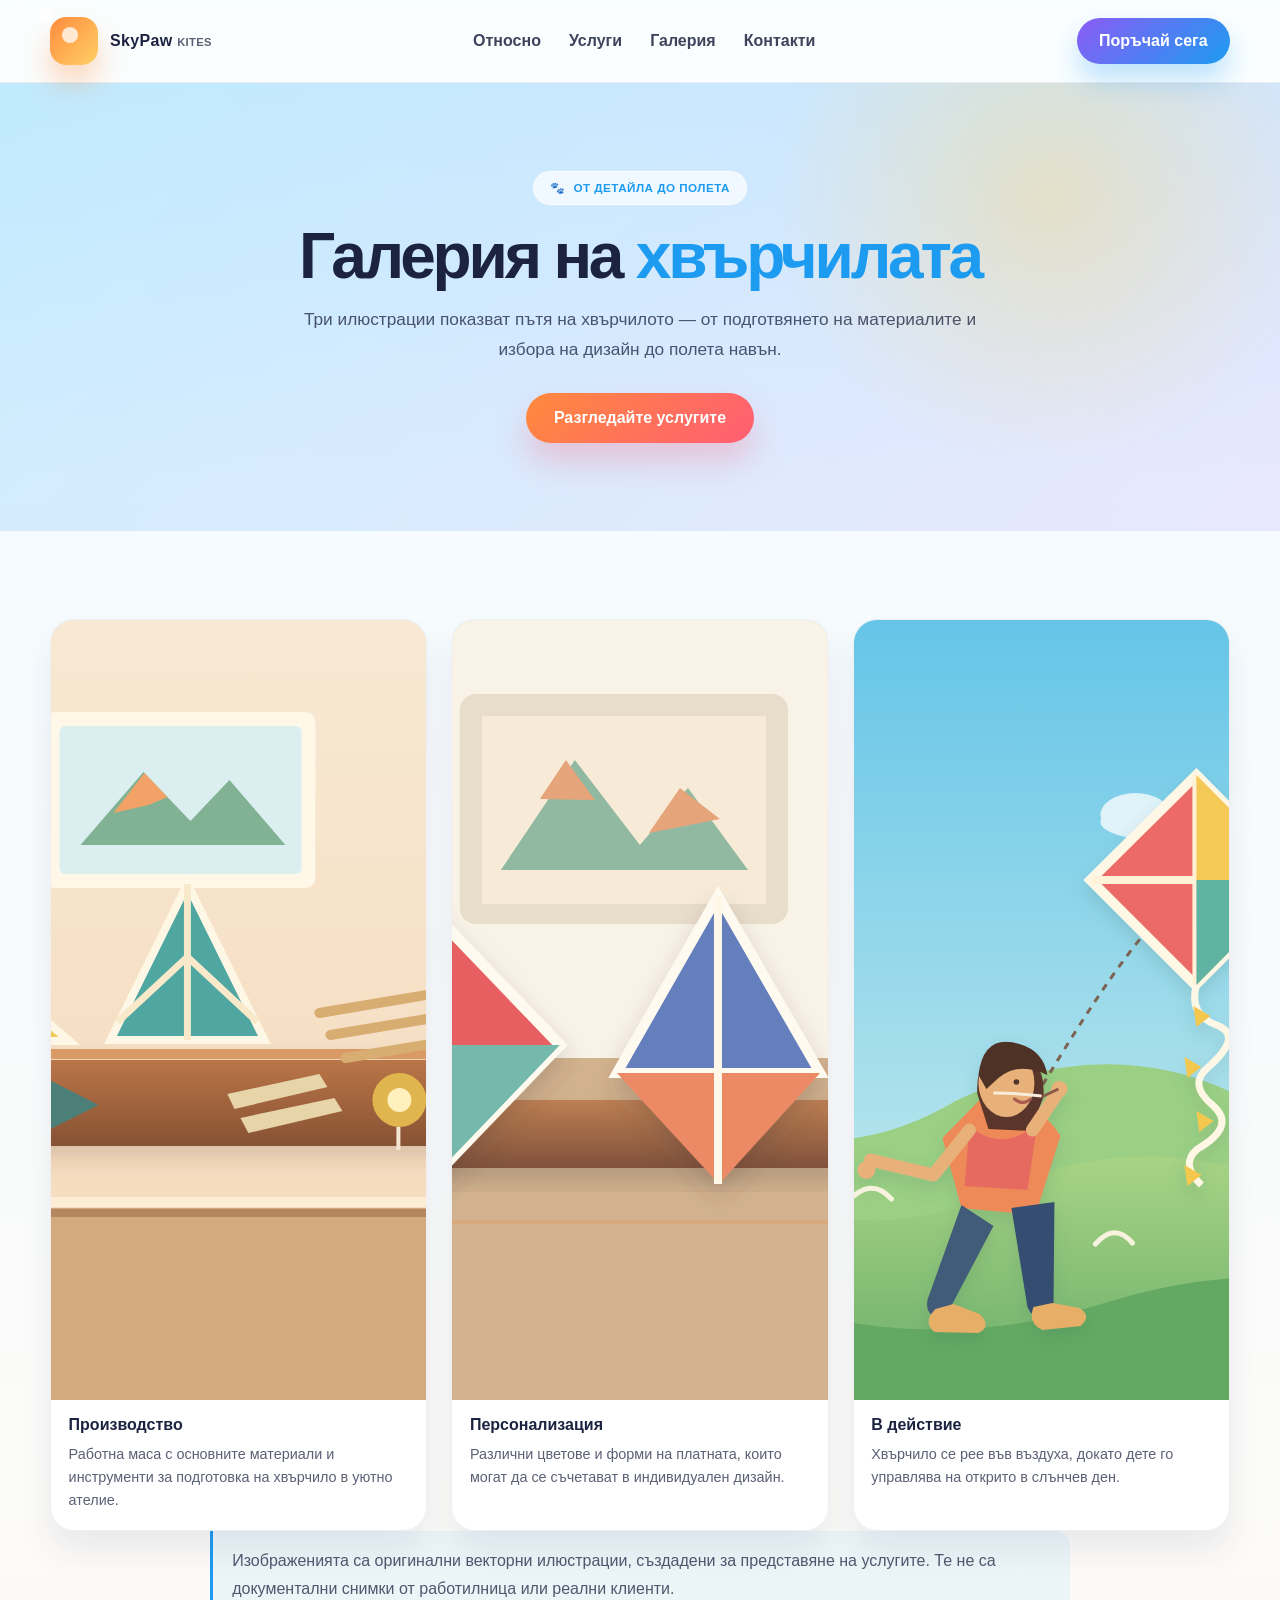
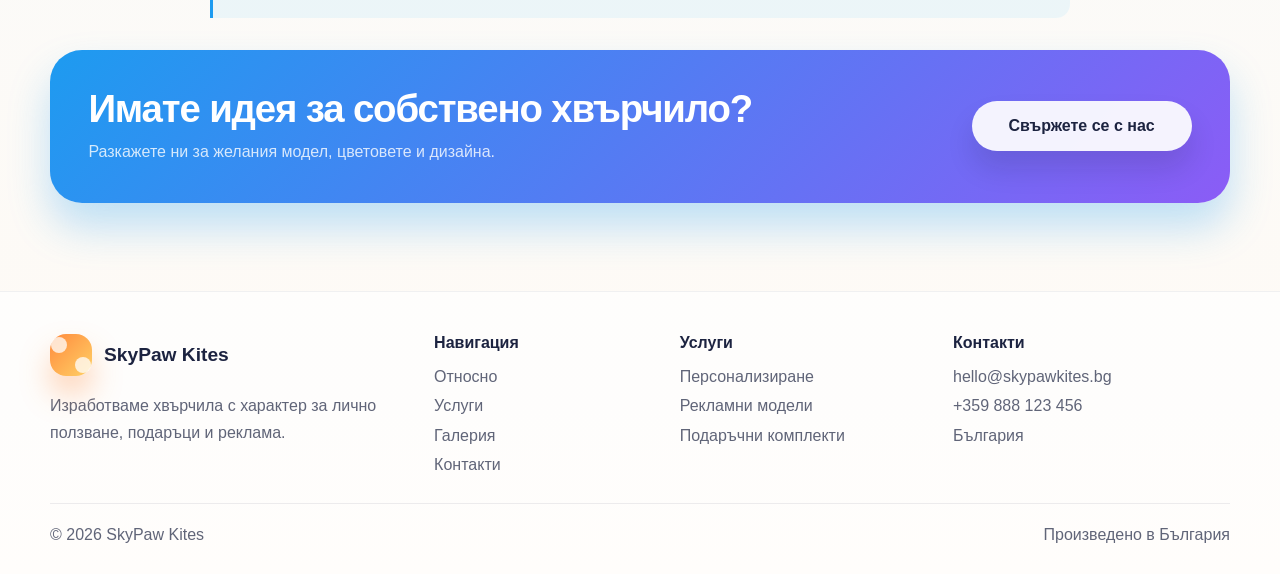
==== commit a96f598d: "commit the changes" ====
--- a/gallery.html
+++ b/gallery.html
@@ -6,7 +6,7 @@
     <title>Галерия | SkyPaw Kites</title>
     <meta
       name="description"
-      content="Разгледайте 20 снимки на материали, изработка, сглобяване и употреба на хвърчила."
+      content="Разгледайте илюстрации за производството, персонализацията и полета на хвърчилата SkyPaw."
     />
     <link rel="stylesheet" href="style.css" />
   </head>
@@ -44,222 +44,71 @@
           <span class="eyebrow">От детайла до полета</span>
           <h1>Галерия на <span>хвърчилата</span></h1>
           <p>
-            Разгледайте снимки на елементи и работилници за изработка, създаването на
-            хвърчила и тяхната употреба на открито.
+            Три илюстрации показват пътя на хвърчилото — от подготвянето на
+            материалите и избора на дизайн до полета навън.
           </p>
           <a href="services.html" class="primary-btn">Разгледайте услугите</a>
         </div>
       </section>
 
-      <section class="section" aria-labelledby="materials-title">
+      <section class="section" aria-label="Галерия">
         <div class="container">
-          <div class="section-header reveal">
-            <h2 id="materials-title">Материали и елементи</h2>
-            <p>
-              Платното и рамката се подготвят и украсяват според избрания модел.
-              Снимките са илюстративни и показват традиционни занаяти и творчески
-              работилници.
-            </p>
-          </div>
-
           <div class="gallery-photo-grid">
             <figure class="gallery-photo reveal">
-              <img src="https://live.staticflickr.com/6135/5999781128_3213422a90_b.jpg" alt="Майстор работи върху традиционно хвърчило в работилница" loading="lazy" width="1023" height="685" />
+              <img
+                src="assets/gallery/production.svg"
+                alt="Светла работилница с работна маса, цветни платна, летви, корда и инструменти за изработка на хвърчила"
+                width="1200"
+                height="780"
+              />
               <figcaption>
-                <strong>Майстор оформя традиционно хвърчило</strong>
-                <small><a href="https://www.flickr.com/photos/udeyismail/5999781128" target="_blank" rel="noopener noreferrer">udeyismail · източник</a> · <a href="https://creativecommons.org/licenses/by-sa/2.0/" target="_blank" rel="noopener noreferrer">CC BY-SA 2.0</a></small>
+                <strong>Производство</strong>
+                <p>
+                  Работна маса с основните материали и инструменти за подготовка
+                  на хвърчило в уютно ателие.
+                </p>
               </figcaption>
             </figure>
 
             <figure class="gallery-photo reveal">
-              <img src="https://live.staticflickr.com/7089/7318297456_d2cdfc2b84_b.jpg" alt="Традиционен майстор изработва хвърчило в Келантан" loading="lazy" width="683" height="1024" />
+              <img
+                src="assets/gallery/personalization.svg"
+                alt="Разноцветни платна за хвърчила в ромбовидни, триъгълни и опашати форми върху маса в ателие"
+                width="1200"
+                height="780"
+              />
               <figcaption>
-                <strong>Традиционна изработка в Келантан</strong>
-                <small><a href="https://www.flickr.com/photos/30216515@N05/7318297456" target="_blank" rel="noopener noreferrer">LeonardKong · източник</a> · <a href="https://creativecommons.org/licenses/by/2.0/" target="_blank" rel="noopener noreferrer">CC BY 2.0</a></small>
+                <strong>Персонализация</strong>
+                <p>
+                  Различни цветове и форми на платната, които могат да се
+                  съчетават в индивидуален дизайн.
+                </p>
               </figcaption>
             </figure>
 
             <figure class="gallery-photo reveal">
-              <img src="https://live.staticflickr.com/5104/5620997234_195c064ef2_b.jpg" alt="Деца рисуват и украсяват платната на хвърчила в работилница" loading="lazy" width="1024" height="683" />
+              <img
+                src="assets/gallery/in-action.svg"
+                alt="Дете управлява хвърчило с цветна опашка, което лети високо в ясно синьо небе над зелена поляна"
+                width="1200"
+                height="780"
+              />
               <figcaption>
-                <strong>Украсяване на платната</strong>
-                <small><a href="https://www.flickr.com/photos/61713553@N00/5620997234" target="_blank" rel="noopener noreferrer">Mosman Library · източник</a> · <a href="https://creativecommons.org/licenses/by/2.0/" target="_blank" rel="noopener noreferrer">CC BY 2.0</a></small>
-              </figcaption>
-            </figure>
-
-            <figure class="gallery-photo reveal">
-              <img src="https://thumb.wikimedia.org/wikipedia/commons/thumb/d/de/Afghan_police_conduct_kite-making_activity_with_Afghan_children_110717-A-DM450-002.jpg/960px-Afghan_police_conduct_kite-making_activity_with_Afghan_children_110717-A-DM450-002.jpg" alt="Деца участват в занимание за изработка на хвърчила" loading="lazy" width="700" height="467" />
-              <figcaption>
-                <strong>Подготовка в творческо занимание</strong>
-                <small><a href="https://commons.wikimedia.org/wiki/File:Afghan_police_conduct_kite-making_activity_with_Afghan_children_110717-A-DM450-002.jpg" target="_blank" rel="noopener noreferrer">Pfc. Courtney Russell · източник</a> · Public domain</small>
+                <strong>В действие</strong>
+                <p>
+                  Хвърчило се рее във въздуха, докато дете го управлява на
+                  открито в слънчев ден.
+                </p>
               </figcaption>
             </figure>
           </div>
-        </div>
-      </section>
 
-      <section class="section service-options-section" aria-labelledby="assembly-title">
-        <div class="container">
-          <div class="section-header reveal">
-            <h2 id="assembly-title">Сглобяване и готов продукт</h2>
-            <p>
-              Тук ще видите хора, които подготвят и украсяват хвърчила, както и
-              примери за готови модели. Всяка снимка е описана според показаното в нея.
-            </p>
-          </div>
+          <p class="gallery-disclaimer">
+            Изображенията са оригинални векторни илюстрации, създадени за
+            представяне на услугите. Те не са документални снимки от работилница
+            или реални клиенти.
+          </p>
 
-          <div class="gallery-photo-grid">
-            <figure class="gallery-photo reveal">
-              <img src="https://thumb.wikimedia.org/wikipedia/commons/thumb/4/48/Afghan_police_conduct_kite-making_activity_with_Afghan_children_110717-A-DM450-014.jpg/960px-Afghan_police_conduct_kite-making_activity_with_Afghan_children_110717-A-DM450-014.jpg" alt="Работилница, в която деца изработват хвърчила" loading="lazy" width="700" height="467" />
-              <figcaption>
-                <strong>Работа по формата на хвърчилото</strong>
-                <small><a href="https://commons.wikimedia.org/wiki/File:Afghan_police_conduct_kite-making_activity_with_Afghan_children_110717-A-DM450-014.jpg" target="_blank" rel="noopener noreferrer">Pfc. Courtney Russell · източник</a> · Public domain</small>
-              </figcaption>
-            </figure>
-
-            <figure class="gallery-photo reveal">
-              <img src="https://live.staticflickr.com/5189/5620997444_1fa3bd0fa5_b.jpg" alt="Деца украсяват хвърчила с рисунки и цветове" loading="lazy" width="1023" height="627" />
-              <figcaption>
-                <strong>Рисуване върху платната</strong>
-                <small><a href="https://www.flickr.com/photos/61713553@N00/5620997444" target="_blank" rel="noopener noreferrer">Mosman Library · източник</a> · <a href="https://creativecommons.org/licenses/by/2.0/" target="_blank" rel="noopener noreferrer">CC BY 2.0</a></small>
-              </figcaption>
-            </figure>
-
-            <figure class="gallery-photo reveal">
-              <img src="https://live.staticflickr.com/5322/7086005333_fb843a3bf0_b.jpg" alt="Участничка в работилница подготвя украса за хвърчило" loading="lazy" width="1024" height="768" />
-              <figcaption>
-                <strong>Подготовка на цветна украса</strong>
-                <small><a href="https://www.flickr.com/photos/23335470@N00/7086005333" target="_blank" rel="noopener noreferrer">vivevans · източник</a> · <a href="https://creativecommons.org/licenses/by-sa/2.0/" target="_blank" rel="noopener noreferrer">CC BY-SA 2.0</a></small>
-              </figcaption>
-            </figure>
-
-            <figure class="gallery-photo reveal">
-              <img src="https://live.staticflickr.com/2881/13632581023_2b576f7eb1_b.jpg" alt="Колекция от готови цветни хвърчила в изложбено пространство" loading="lazy" width="1024" height="683" />
-              <figcaption>
-                <strong>Готови модели на изложба</strong>
-                <small><a href="https://www.flickr.com/photos/35406039@N03/13632581023" target="_blank" rel="noopener noreferrer">linkogecko · източник</a> · <a href="https://creativecommons.org/licenses/by-sa/2.0/" target="_blank" rel="noopener noreferrer">CC BY-SA 2.0</a></small>
-              </figcaption>
-            </figure>
-
-            <figure class="gallery-photo reveal">
-              <img src="https://thumb.wikimedia.org/wikipedia/commons/thumb/5/5b/Afghan_police_conduct_kite-making_activity_with_Afghan_children_110717-A-DM450-045.jpg/960px-Afghan_police_conduct_kite-making_activity_with_Afghan_children_110717-A-DM450-045.jpg" alt="Готови хвърчила след занимание по изработка" loading="lazy" width="700" height="1050" />
-              <figcaption>
-                <strong>Готовите модели след работилницата</strong>
-                <small><a href="https://commons.wikimedia.org/wiki/File:Afghan_police_conduct_kite-making_activity_with_Afghan_children_110717-A-DM450-045.jpg" target="_blank" rel="noopener noreferrer">Pfc. Courtney Russell · източник</a> · Public domain</small>
-              </figcaption>
-            </figure>
-          </div>
-        </div>
-      </section>
-
-      <section class="section" aria-labelledby="flying-title">
-        <div class="container">
-          <div class="section-header reveal">
-            <h2 id="flying-title">Хвърчилата в полет</h2>
-            <p>
-              Последната стъпка е навън — на плажа, в парка или на фестивал. Снимките
-              показват различни начини, по които хората се наслаждават на хвърчилата.
-            </p>
-          </div>
-
-          <div class="gallery-photo-grid">
-            <figure class="gallery-photo reveal">
-              <img src="https://thumb.wikimedia.org/wikipedia/commons/thumb/f/f5/Families_enjoying_the_International_Gozo_Kite_Festival.jpg/960px-Families_enjoying_the_International_Gozo_Kite_Festival.jpg" alt="Посетители на Международния фестивал на хвърчилата в Гозо" loading="lazy" width="700" height="997" />
-              <figcaption>
-                <strong>Семейства на фестивал на хвърчилата</strong>
-                <small><a href="https://commons.wikimedia.org/wiki/File:Families_enjoying_the_International_Gozo_Kite_Festival.jpg" target="_blank" rel="noopener noreferrer">Patrickfarrugia · източник</a> · <a href="https://creativecommons.org/licenses/by-sa/4.0/" target="_blank" rel="noopener noreferrer">CC BY-SA 4.0</a></small>
-              </figcaption>
-            </figure>
-
-            <figure class="gallery-photo reveal">
-              <img src="https://thumb.wikimedia.org/wikipedia/commons/thumb/b/bb/Little_girl_looking_at_a_Betty_Boop_kite_during_the_International_Gozo_Kite_Festival.jpg/960px-Little_girl_looking_at_a_Betty_Boop_kite_during_the_International_Gozo_Kite_Festival.jpg" alt="Момиче разглежда хвърчило на фестивала в Гозо" loading="lazy" width="700" height="467" />
-              <figcaption>
-                <strong>Цветно хвърчило отблизо</strong>
-                <small><a href="https://commons.wikimedia.org/wiki/File:Little_girl_looking_at_a_Betty_Boop_kite_during_the_International_Gozo_Kite_Festival.jpg" target="_blank" rel="noopener noreferrer">Patrickfarrugia · източник</a> · <a href="https://creativecommons.org/licenses/by-sa/4.0/" target="_blank" rel="noopener noreferrer">CC BY-SA 4.0</a></small>
-              </figcaption>
-            </figure>
-
-            <figure class="gallery-photo reveal">
-              <img src="https://upload.wikimedia.org/wikipedia/commons/2/2d/Kite_Beach_in_Dubai.jpg" alt="Хвърчила над плажа Kite Beach в Дубай" loading="lazy" width="700" height="525" />
-              <figcaption>
-                <strong>Полет край морето</strong>
-                <small><a href="https://commons.wikimedia.org/wiki/File:Kite_Beach_in_Dubai.jpg" target="_blank" rel="noopener noreferrer">Lxs · източник</a> · <a href="https://creativecommons.org/licenses/by-sa/4.0/" target="_blank" rel="noopener noreferrer">CC BY-SA 4.0</a></small>
-              </figcaption>
-            </figure>
-
-            <figure class="gallery-photo reveal">
-              <img src="https://upload.wikimedia.org/wikipedia/commons/8/8b/Impian_Kite_at_Melaka_Flying.jpg" alt="Хвърчилото Impian във въздуха край Мелака" loading="lazy" width="700" height="525" />
-              <figcaption>
-                <strong>Самостоятелен полет на хвърчило</strong>
-                <small><a href="https://commons.wikimedia.org/wiki/File:Impian_Kite_at_Melaka_Flying.jpg" target="_blank" rel="noopener noreferrer">Nicholascheong · източник</a> · <a href="https://creativecommons.org/licenses/by-sa/3.0/" target="_blank" rel="noopener noreferrer">CC BY-SA 3.0</a></small>
-              </figcaption>
-            </figure>
-
-            <figure class="gallery-photo reveal">
-              <img src="https://thumb.wikimedia.org/wikipedia/commons/thumb/c/cc/Kite_flying_at_Jeevan_kite_festival.JPG/960px-Kite_flying_at_Jeevan_kite_festival.JPG" alt="Хвърчила се издигат по време на фестивала Jeevan" loading="lazy" width="700" height="425" />
-              <figcaption>
-                <strong>Празничен полет на открито</strong>
-                <small><a href="https://commons.wikimedia.org/wiki/File:Kite_flying_at_Jeevan_kite_festival.JPG" target="_blank" rel="noopener noreferrer">Subhrajit · източник</a> · <a href="https://creativecommons.org/licenses/by-sa/3.0/" target="_blank" rel="noopener noreferrer">CC BY-SA 3.0</a></small>
-              </figcaption>
-            </figure>
-
-            <figure class="gallery-photo reveal">
-              <img src="https://thumb.wikimedia.org/wikipedia/commons/thumb/8/82/Kites_at_Jeevan_kite_festival.JPG/960px-Kites_at_Jeevan_kite_festival.JPG" alt="Много хвърчила в небето над фестивала Jeevan" loading="lazy" width="700" height="523" />
-              <figcaption>
-                <strong>Пъстро небе на фестивала</strong>
-                <small><a href="https://commons.wikimedia.org/wiki/File:Kites_at_Jeevan_kite_festival.JPG" target="_blank" rel="noopener noreferrer">Subhrajit · източник</a> · <a href="https://creativecommons.org/licenses/by-sa/3.0/" target="_blank" rel="noopener noreferrer">CC BY-SA 3.0</a></small>
-              </figcaption>
-            </figure>
-
-            <figure class="gallery-photo reveal">
-              <img src="https://thumb.wikimedia.org/wikipedia/commons/thumb/9/94/Kites_flying_high_and_people_looking_up_at_the_Sydney_Kite_Festival.jpg/960px-Kites_flying_high_and_people_looking_up_at_the_Sydney_Kite_Festival.jpg" alt="Публика наблюдава хвърчилата на фестивала в Сидни" loading="lazy" width="700" height="394" />
-              <figcaption>
-                <strong>Фестивал на хвърчилата в Сидни</strong>
-                <small><a href="https://commons.wikimedia.org/wiki/File:Kites_flying_high_and_people_looking_up_at_the_Sydney_Kite_Festival.jpg" target="_blank" rel="noopener noreferrer">Sheminghui.WU · източник</a> · <a href="https://creativecommons.org/licenses/by/4.0/" target="_blank" rel="noopener noreferrer">CC BY 4.0</a></small>
-              </figcaption>
-            </figure>
-
-            <figure class="gallery-photo reveal">
-              <img src="https://upload.wikimedia.org/wikipedia/commons/2/21/Festival_Of_The_Winds%2C_Bondi_Beach%2C_Sydney%2C_Australia.jpg" alt="Посетители и хвърчила на фестивала Festival of the Winds" loading="lazy" width="700" height="467" />
-              <figcaption>
-                <strong>Festival of the Winds, Сидни</strong>
-                <small><a href="https://commons.wikimedia.org/wiki/File:Festival_Of_The_Winds,_Bondi_Beach,_Sydney,_Australia.jpg" target="_blank" rel="noopener noreferrer">Eva Rinaldi · източник</a> · <a href="https://creativecommons.org/licenses/by-sa/2.0/" target="_blank" rel="noopener noreferrer">CC BY-SA 2.0</a></small>
-              </figcaption>
-            </figure>
-
-            <figure class="gallery-photo reveal">
-              <img src="https://thumb.wikimedia.org/wikipedia/commons/thumb/4/42/Festival_of_the_Winds_%287960181542%29.jpg/960px-Festival_of_the_Winds_%287960181542%29.jpg" alt="Голямо хвърчило на фестивала Festival of the Winds" loading="lazy" width="700" height="467" />
-              <figcaption>
-                <strong>Голям формат във въздуха</strong>
-                <small><a href="https://commons.wikimedia.org/wiki/File:Festival_of_the_Winds_(7960181542).jpg" target="_blank" rel="noopener noreferrer">Eva Rinaldi · източник</a> · <a href="https://creativecommons.org/licenses/by-sa/2.0/" target="_blank" rel="noopener noreferrer">CC BY-SA 2.0</a></small>
-              </figcaption>
-            </figure>
-
-            <figure class="gallery-photo reveal">
-              <img src="https://thumb.wikimedia.org/wikipedia/commons/thumb/a/a0/Festival_of_the_Winds_%287960182458%29.jpg/960px-Festival_of_the_Winds_%287960182458%29.jpg" alt="Хвърчило се издига над посетителите на фестивал" loading="lazy" width="700" height="1050" />
-              <figcaption>
-                <strong>Хвърчило над публиката</strong>
-                <small><a href="https://commons.wikimedia.org/wiki/File:Festival_of_the_Winds_(7960182458).jpg" target="_blank" rel="noopener noreferrer">Eva Rinaldi · източник</a> · <a href="https://creativecommons.org/licenses/by-sa/2.0/" target="_blank" rel="noopener noreferrer">CC BY-SA 2.0</a></small>
-              </figcaption>
-            </figure>
-
-            <figure class="gallery-photo reveal">
-              <img src="https://thumb.wikimedia.org/wikipedia/commons/thumb/7/75/Morro_Bay_Kite_Festival%2C_26_April_2014.jpg/960px-Morro_Bay_Kite_Festival%2C_26_April_2014.jpg" alt="Хвърчила на фестивала в залива Morro Bay" loading="lazy" width="700" height="467" />
-              <figcaption>
-                <strong>Ден на хвърчилата в Morro Bay</strong>
-                <small><a href="https://commons.wikimedia.org/wiki/File:Morro_Bay_Kite_Festival,_26_April_2014.jpg" target="_blank" rel="noopener noreferrer">Mike Baird · източник</a> · <a href="https://creativecommons.org/licenses/by/2.0/" target="_blank" rel="noopener noreferrer">CC BY 2.0</a></small>
-              </figcaption>
-            </figure>
-          </div>
-        </div>
-      </section>
-
-      <section class="section">
-        <div class="container">
-          <p class="gallery-disclaimer">
-            Снимките са илюстративни и са публикувани от Wikimedia Commons под посочените
-            лицензи. Те не са представени като снимки от собствената работилница на SkyPaw Kites.
-          </p>
           <div class="cta-box reveal">
             <div>
               <h2>Имате идея за собствено хвърчило?</h2>
--- a/style.css
+++ b/style.css
@@ -732,7 +732,7 @@
 
 .gallery-photo img {
   width: 100%;
-  aspect-ratio: 4 / 3;
+  aspect-ratio: 20 / 13;
   object-fit: cover;
   background: linear-gradient(135deg, rgba(125, 211, 252, 0.2), rgba(139, 92, 246, 0.12));
   transition: transform 0.35s ease;
@@ -749,6 +749,13 @@
 .gallery-photo figcaption strong,
 .gallery-photo figcaption small {
   display: block;
+}
+
+.gallery-photo figcaption p {
+  margin: 0;
+  color: rgba(28, 35, 64, 0.72);
+  font-size: 0.9rem;
+  line-height: 1.6;
 }
 
 .gallery-photo figcaption strong {
